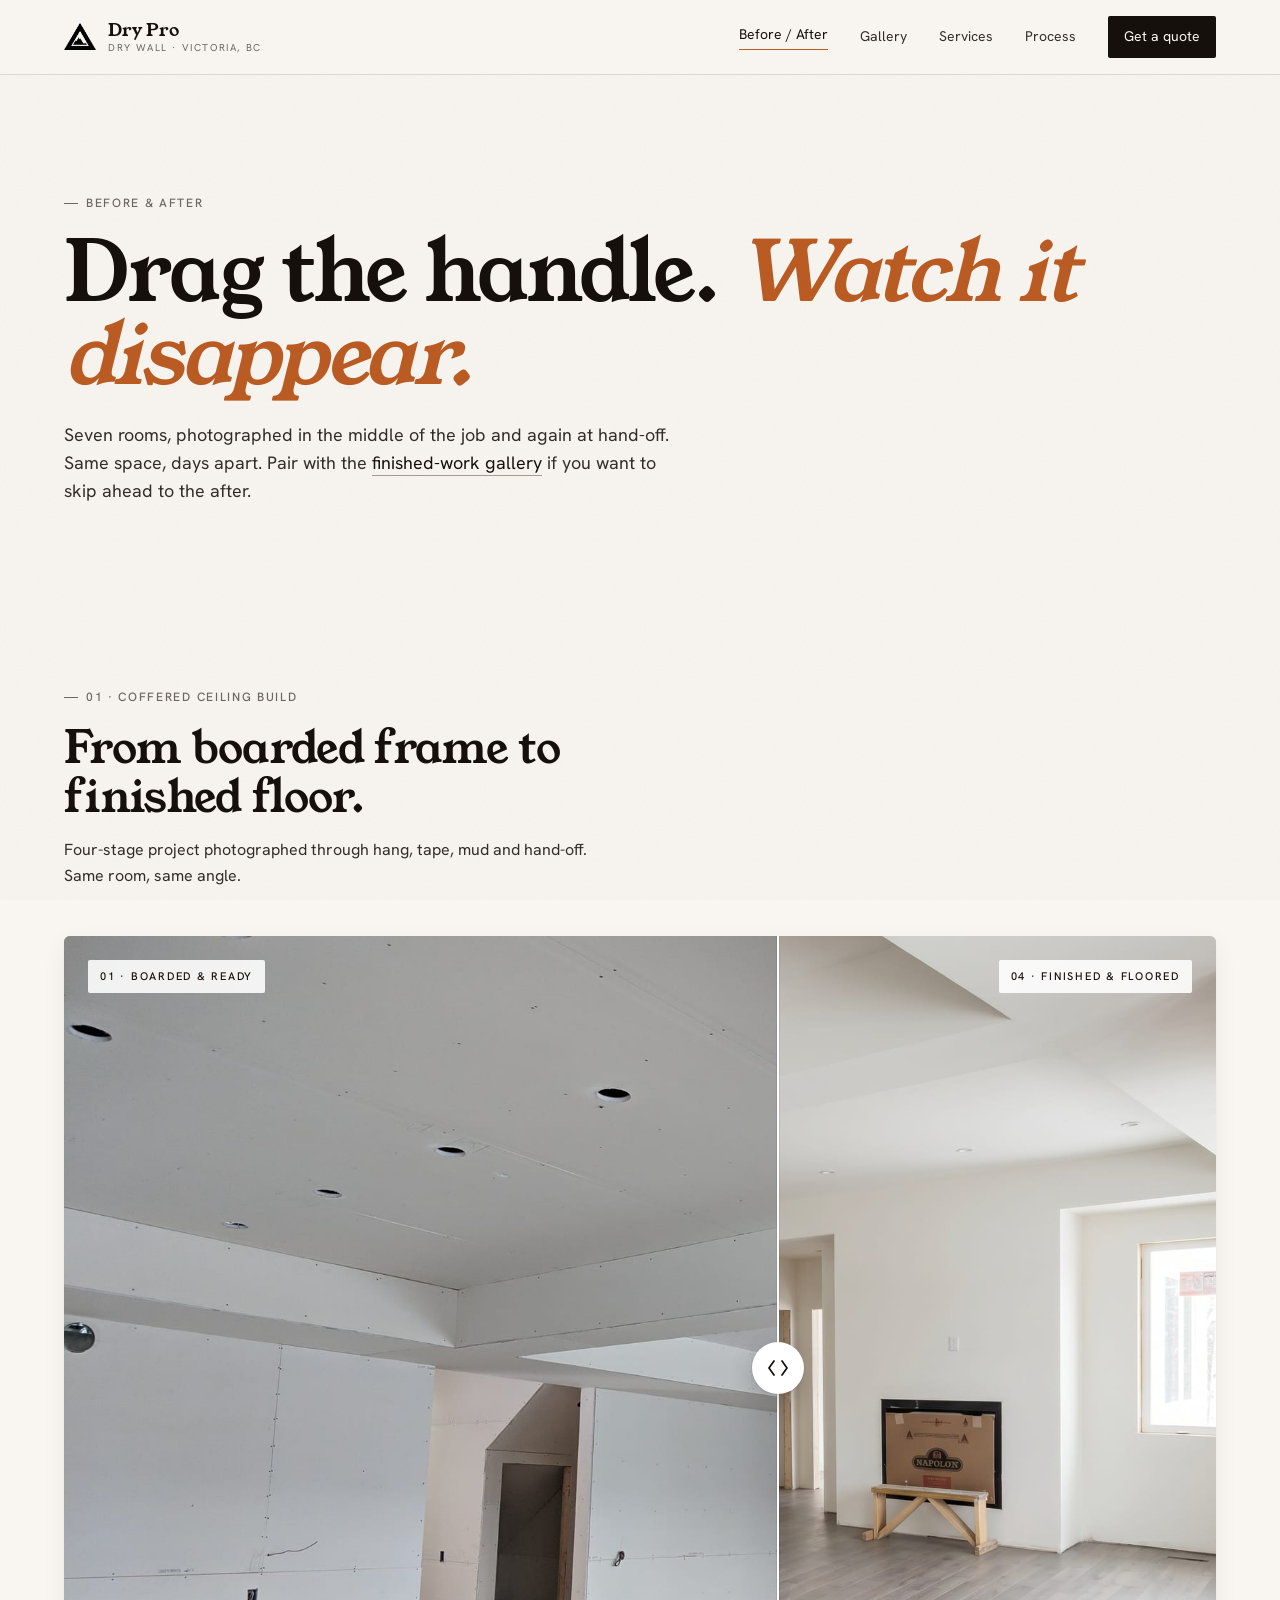
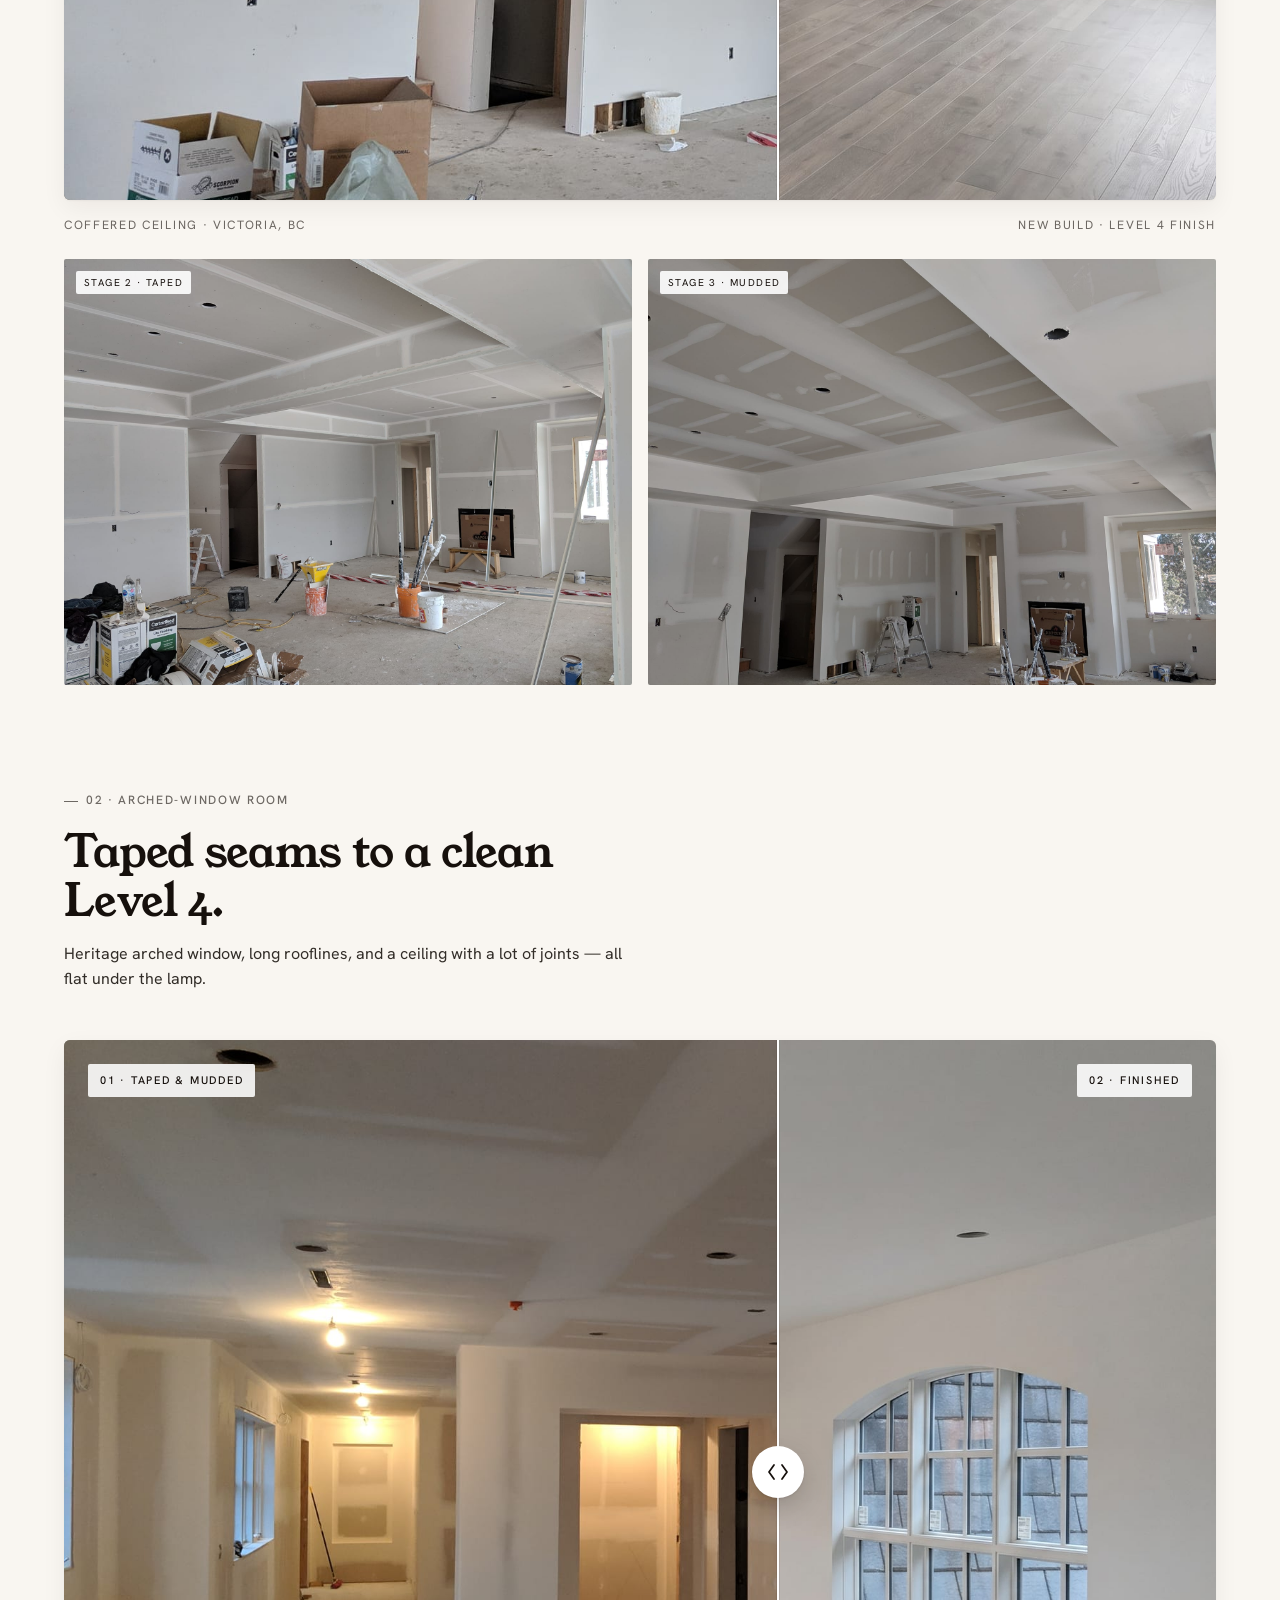
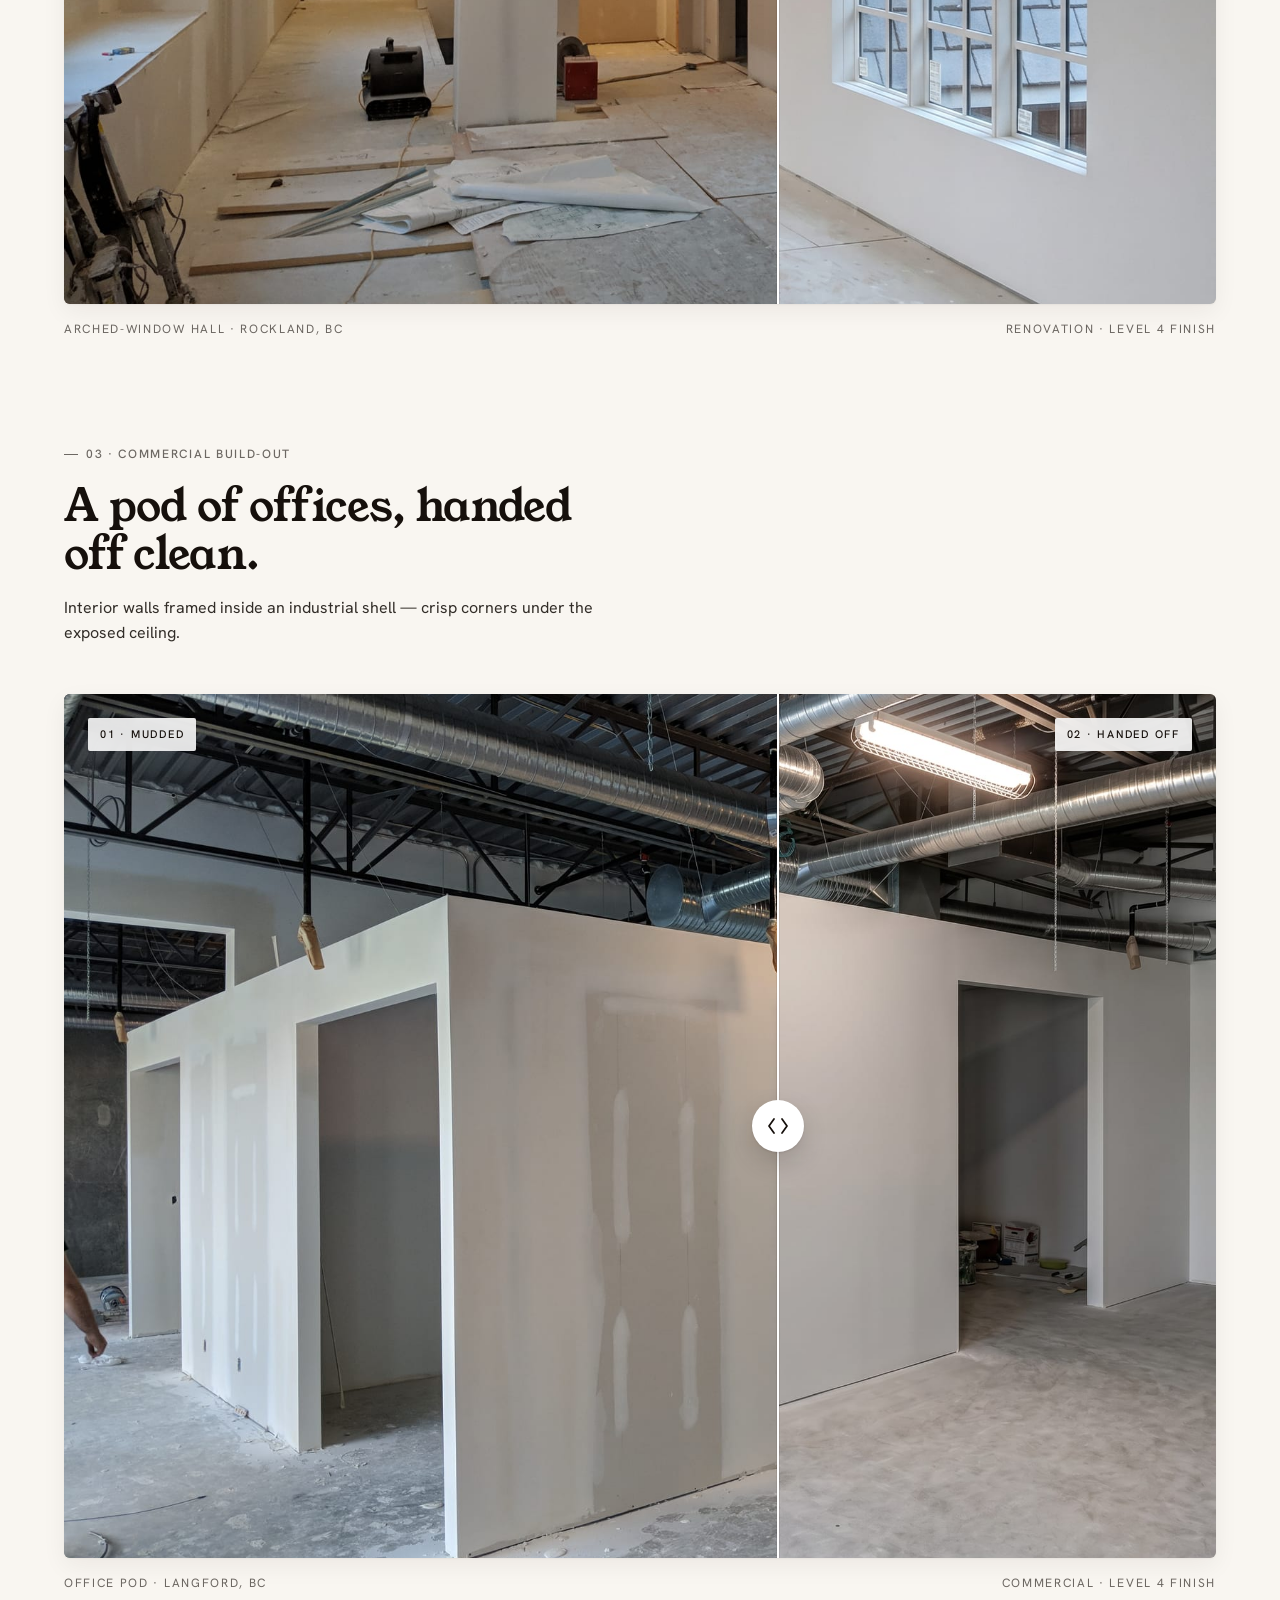
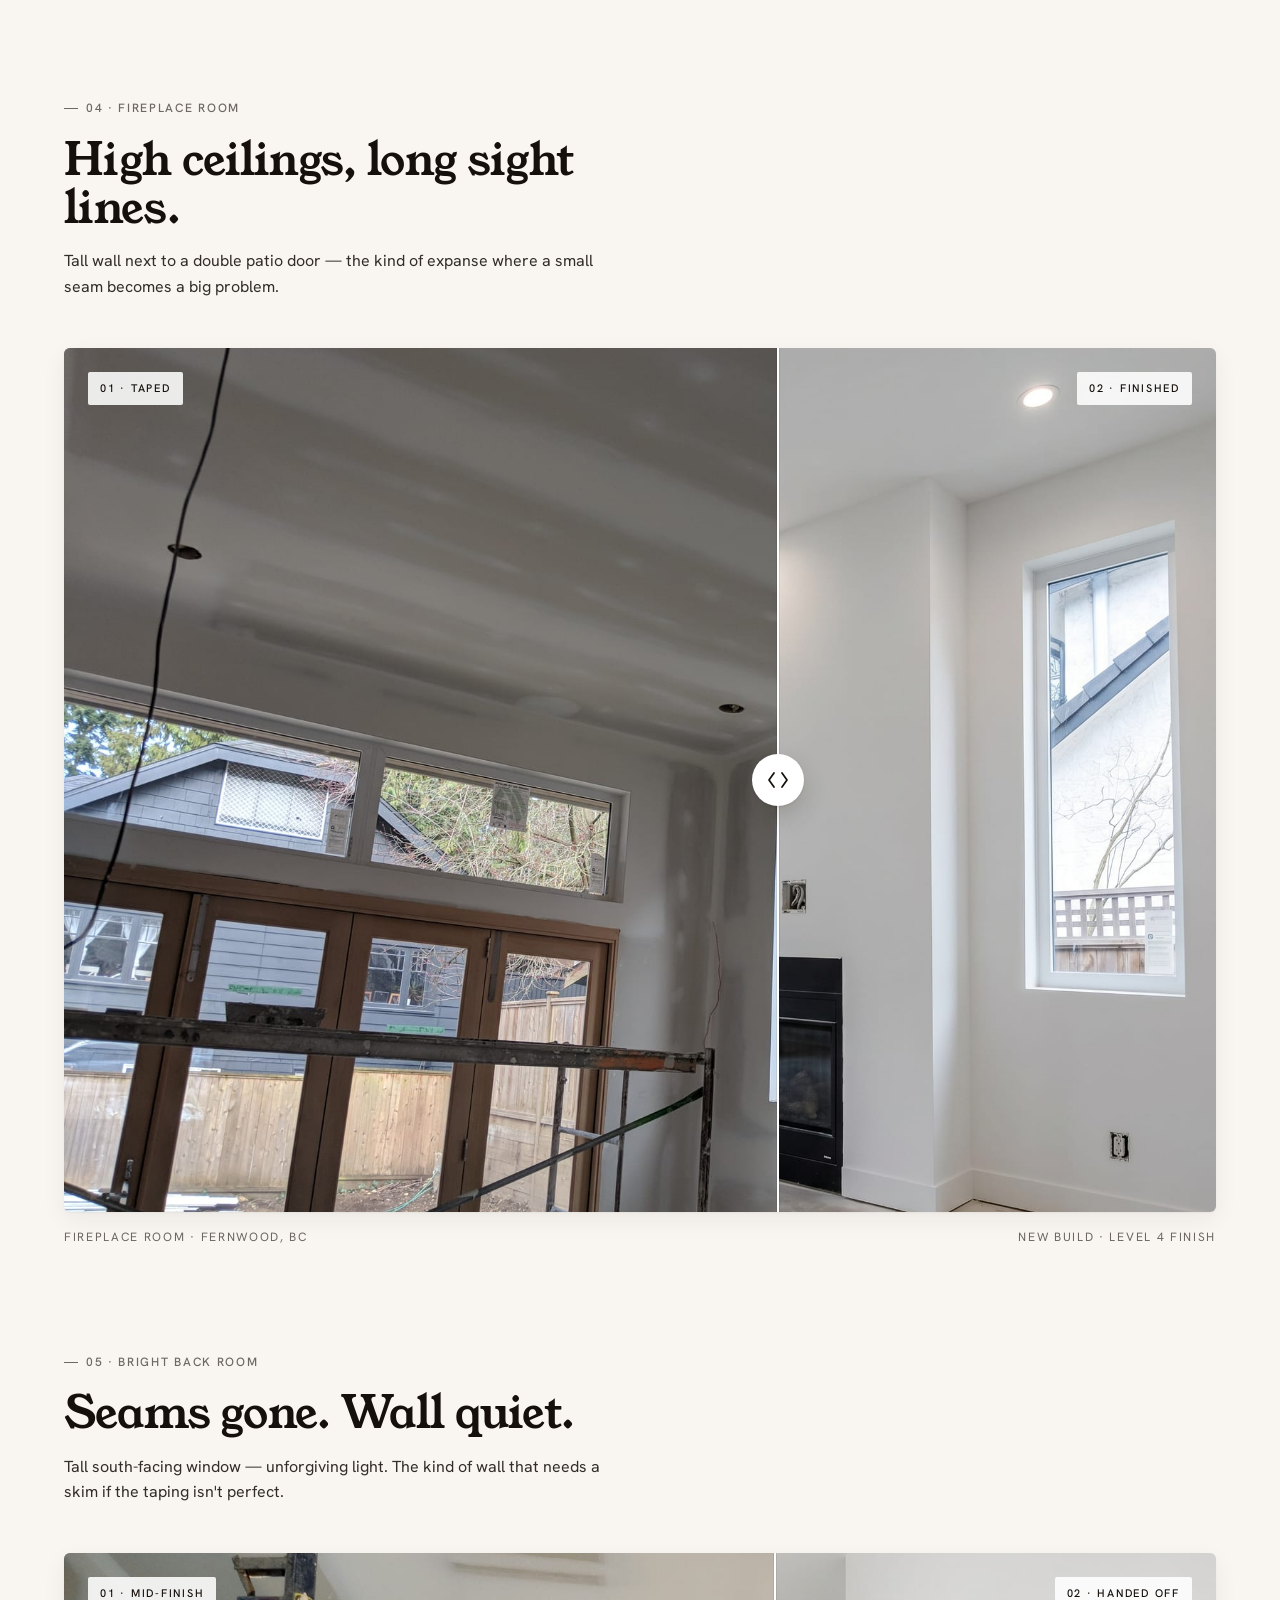
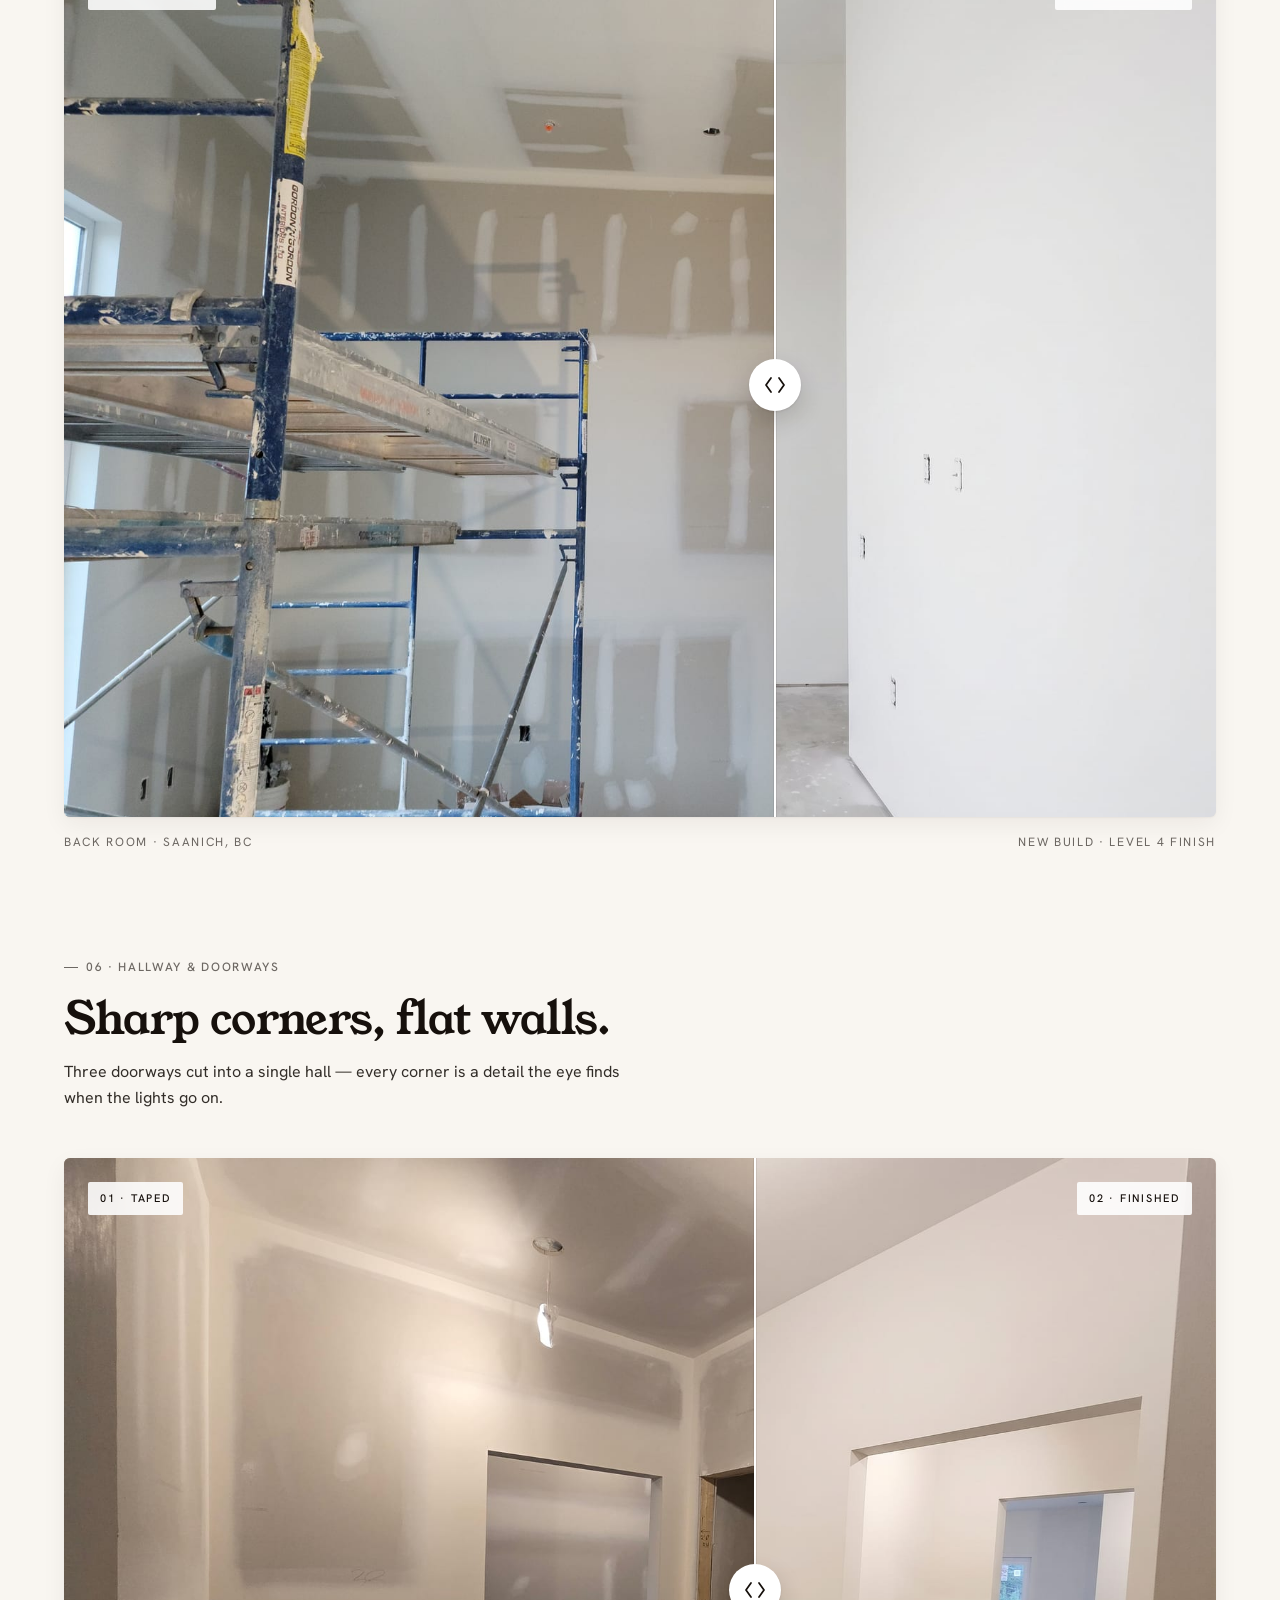
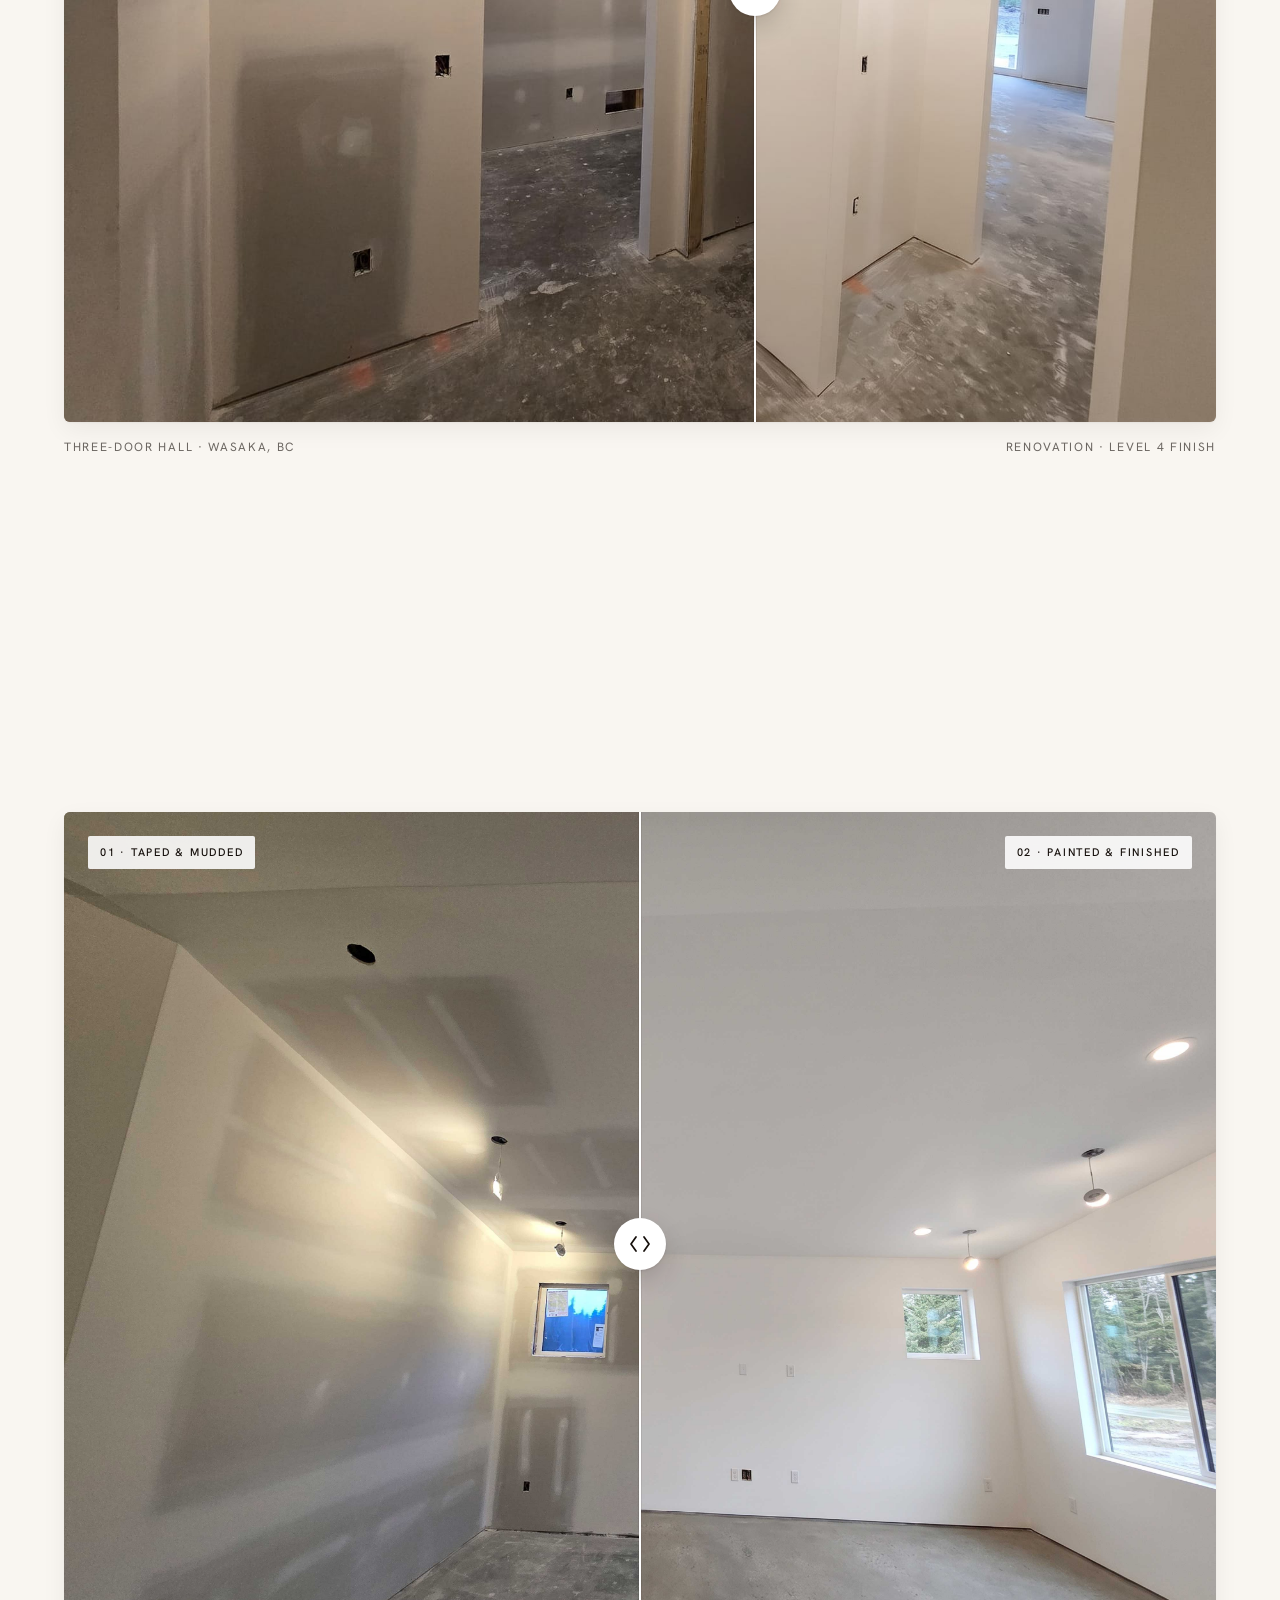
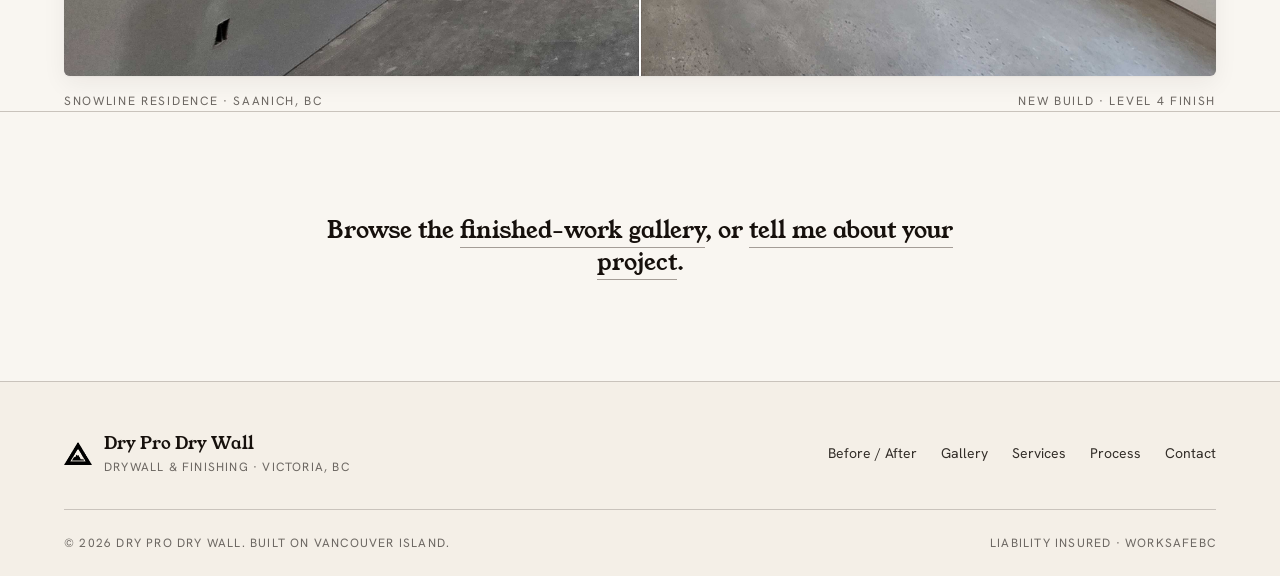
==== before-after.html @ 4571bfd0 "Add gallery page, before/after page, and home-page previews - New /gallery page: 12-tile editorial g" ====
<!doctype html>
<html lang="en">
<head>
  <meta charset="utf-8" />
  <meta name="viewport" content="width=device-width, initial-scale=1" />
  <title>Before &amp; After — Dry Pro Dry Wall, Victoria, BC</title>
  <meta name="description" content="Before-and-after sliders of recent drywall transformations by Dry Pro Dry Wall across Victoria and Vancouver Island." />
  <meta name="theme-color" content="#f6f2ea" />
  <link rel="icon" href="assets/logo.png" type="image/png" />

  <meta property="og:title" content="Before & After — Dry Pro Dry Wall" />
  <meta property="og:description" content="Before-and-after drywall transformations across Victoria and Vancouver Island." />
  <meta property="og:image" content="assets/sliders/4way4.jpg" />
  <meta property="og:type" content="website" />

  <link rel="preconnect" href="https://fonts.googleapis.com" />
  <link rel="preconnect" href="https://fonts.gstatic.com" crossorigin />
  <link href="https://fonts.googleapis.com/css2?family=Young+Serif&family=Hanken+Grotesk:wght@300;400;500;600;700&display=swap" rel="stylesheet" />

  <link rel="stylesheet" href="styles.css" />
</head>
<body>

  <div class="grain" aria-hidden="true"></div>

  <header class="nav">
    <a href="/" class="nav__brand" aria-label="Dry Pro Dry Wall — home">
      <img src="assets/logo.png" alt="" class="nav__mark" />
      <span class="nav__wordmark">
        <span class="nav__name">Dry Pro</span>
        <span class="nav__sub">Dry Wall · Victoria, BC</span>
      </span>
    </a>
    <nav class="nav__links" aria-label="Primary">
      <a href="/before-after" aria-current="page" class="is-current">Before / After</a>
      <a href="/gallery">Gallery</a>
      <a href="/#services">Services</a>
      <a href="/#process">Process</a>
      <a href="/#contact" class="nav__cta">Get a quote</a>
    </nav>
  </header>

  <main id="top">

    <section class="page-head">
      <span class="eyebrow">Before &amp; After</span>
      <h1 class="page-title">Drag the handle. <em>Watch it disappear.</em></h1>
      <p class="page-lede">
        Seven rooms, photographed in the middle of the job and again at hand-off.
        Same space, days apart. Pair with the <a href="/gallery" class="link-ul">finished-work gallery</a>
        if you want to skip ahead to the after.
      </p>
    </section>

    <!-- SLIDER 01 · 4way -->
    <section class="ba-stack">
      <div class="ba-stack__head">
        <span class="eyebrow">01 &middot; Coffered ceiling build</span>
        <h2 class="ba-stack__title">From boarded frame to finished floor.</h2>
        <p class="ba-stack__note">Four-stage project photographed through hang, tape, mud and hand-off. Same room, same angle.</p>
      </div>
      <figure class="ba__frame" aria-label="Coffered ceiling build — before and after">
        <div class="ba__slider">
          <img src="assets/sliders/4way4.jpg" alt="Finished coffered-ceiling room with hardwood floor and clean white walls." class="ba__img ba__img--after" draggable="false" />
          <div class="ba__before" aria-hidden="true">
            <img src="assets/sliders/4way1.jpg" alt="" class="ba__img ba__img--before" draggable="false" />
          </div>
          <span class="ba__tag ba__tag--before">01 · Boarded &amp; ready</span>
          <span class="ba__tag ba__tag--after">04 · Finished &amp; floored</span>
          <div class="ba__handle" role="slider" aria-valuemin="0" aria-valuemax="100" aria-valuenow="50" aria-label="Reveal handle" tabindex="0">
            <div class="ba__handle-line"></div>
            <div class="ba__handle-grip">
              <svg width="22" height="22" viewBox="0 0 22 22" aria-hidden="true">
                <path d="M7 4 L2 11 L7 18 M15 4 L20 11 L15 18" stroke="currentColor" stroke-width="1.75" fill="none" stroke-linecap="round" stroke-linejoin="round"/>
              </svg>
            </div>
          </div>
        </div>
        <figcaption class="ba__cap">
          <span>Coffered ceiling &middot; Victoria, BC</span>
          <span>New build &middot; Level 4 finish</span>
        </figcaption>
      </figure>
      <div class="ba-stack__strip" aria-label="Intermediate stages">
        <figure><img src="assets/sliders/4way2.jpg" alt="Mid-taping: mud lines visible on the ceiling, tools on the floor." loading="lazy" /><figcaption>Stage 2 &middot; Taped</figcaption></figure>
        <figure><img src="assets/sliders/4way3.jpg" alt="Mud coats drying on ceiling and walls, ladder in place." loading="lazy" /><figcaption>Stage 3 &middot; Mudded</figcaption></figure>
      </div>
    </section>

    <!-- SLIDER 02 · mansion -->
    <section class="ba-stack">
      <div class="ba-stack__head">
        <span class="eyebrow">02 &middot; Arched-window room</span>
        <h2 class="ba-stack__title">Taped seams to a clean Level 4.</h2>
        <p class="ba-stack__note">Heritage arched window, long rooflines, and a ceiling with a lot of joints &mdash; all flat under the lamp.</p>
      </div>
      <figure class="ba__frame" aria-label="Arched-window room — before and after">
        <div class="ba__slider">
          <img src="assets/sliders/mansion2.jpg" alt="Finished hallway with arched window and recessed lighting." class="ba__img ba__img--after" draggable="false" />
          <div class="ba__before" aria-hidden="true">
            <img src="assets/sliders/mansion1.jpg" alt="" class="ba__img ba__img--before" draggable="false" />
          </div>
          <span class="ba__tag ba__tag--before">01 · Taped &amp; mudded</span>
          <span class="ba__tag ba__tag--after">02 · Finished</span>
          <div class="ba__handle" role="slider" aria-valuemin="0" aria-valuemax="100" aria-valuenow="50" aria-label="Reveal handle" tabindex="0">
            <div class="ba__handle-line"></div>
            <div class="ba__handle-grip">
              <svg width="22" height="22" viewBox="0 0 22 22" aria-hidden="true">
                <path d="M7 4 L2 11 L7 18 M15 4 L20 11 L15 18" stroke="currentColor" stroke-width="1.75" fill="none" stroke-linecap="round" stroke-linejoin="round"/>
              </svg>
            </div>
          </div>
        </div>
        <figcaption class="ba__cap">
          <span>Arched-window hall &middot; Rockland, BC</span>
          <span>Renovation &middot; Level 4 finish</span>
        </figcaption>
      </figure>
    </section>

    <!-- SLIDER 03 · standalone -->
    <section class="ba-stack">
      <div class="ba-stack__head">
        <span class="eyebrow">03 &middot; Commercial build-out</span>
        <h2 class="ba-stack__title">A pod of offices, handed off clean.</h2>
        <p class="ba-stack__note">Interior walls framed inside an industrial shell &mdash; crisp corners under the exposed ceiling.</p>
      </div>
      <figure class="ba__frame" aria-label="Commercial build-out — before and after">
        <div class="ba__slider">
          <img src="assets/sliders/standalone2.jpg" alt="Finished interior office pod inside a warehouse, clean white walls." class="ba__img ba__img--after" draggable="false" />
          <div class="ba__before" aria-hidden="true">
            <img src="assets/sliders/standalone1.jpg" alt="" class="ba__img ba__img--before" draggable="false" />
          </div>
          <span class="ba__tag ba__tag--before">01 · Mudded</span>
          <span class="ba__tag ba__tag--after">02 · Handed off</span>
          <div class="ba__handle" role="slider" aria-valuemin="0" aria-valuemax="100" aria-valuenow="50" aria-label="Reveal handle" tabindex="0">
            <div class="ba__handle-line"></div>
            <div class="ba__handle-grip">
              <svg width="22" height="22" viewBox="0 0 22 22" aria-hidden="true">
                <path d="M7 4 L2 11 L7 18 M15 4 L20 11 L15 18" stroke="currentColor" stroke-width="1.75" fill="none" stroke-linecap="round" stroke-linejoin="round"/>
              </svg>
            </div>
          </div>
        </div>
        <figcaption class="ba__cap">
          <span>Office pod &middot; Langford, BC</span>
          <span>Commercial &middot; Level 4 finish</span>
        </figcaption>
      </figure>
    </section>

    <!-- SLIDER 04 · vanhouse -->
    <section class="ba-stack">
      <div class="ba-stack__head">
        <span class="eyebrow">04 &middot; Fireplace room</span>
        <h2 class="ba-stack__title">High ceilings, long sight lines.</h2>
        <p class="ba-stack__note">Tall wall next to a double patio door &mdash; the kind of expanse where a small seam becomes a big problem.</p>
      </div>
      <figure class="ba__frame" aria-label="Fireplace room — before and after">
        <div class="ba__slider">
          <img src="assets/sliders/vanhouse-2.jpg" alt="Finished living area with fireplace, floor-to-ceiling windows and patio doors." class="ba__img ba__img--after" draggable="false" />
          <div class="ba__before" aria-hidden="true">
            <img src="assets/sliders/vanhouse-1.jpg" alt="" class="ba__img ba__img--before" draggable="false" />
          </div>
          <span class="ba__tag ba__tag--before">01 · Taped</span>
          <span class="ba__tag ba__tag--after">02 · Finished</span>
          <div class="ba__handle" role="slider" aria-valuemin="0" aria-valuemax="100" aria-valuenow="50" aria-label="Reveal handle" tabindex="0">
            <div class="ba__handle-line"></div>
            <div class="ba__handle-grip">
              <svg width="22" height="22" viewBox="0 0 22 22" aria-hidden="true">
                <path d="M7 4 L2 11 L7 18 M15 4 L20 11 L15 18" stroke="currentColor" stroke-width="1.75" fill="none" stroke-linecap="round" stroke-linejoin="round"/>
              </svg>
            </div>
          </div>
        </div>
        <figcaption class="ba__cap">
          <span>Fireplace room &middot; Fernwood, BC</span>
          <span>New build &middot; Level 4 finish</span>
        </figcaption>
      </figure>
    </section>

    <!-- SLIDER 05 · openvault -->
    <section class="ba-stack">
      <div class="ba-stack__head">
        <span class="eyebrow">05 &middot; Bright back room</span>
        <h2 class="ba-stack__title">Seams gone. Wall quiet.</h2>
        <p class="ba-stack__note">Tall south-facing window &mdash; unforgiving light. The kind of wall that needs a skim if the taping isn't perfect.</p>
      </div>
      <figure class="ba__frame" aria-label="Back room — before and after">
        <div class="ba__slider">
          <img src="assets/sliders/openvault2.jpg" alt="Finished back room with a tall window on the left and concrete floor." class="ba__img ba__img--after" draggable="false" />
          <div class="ba__before" aria-hidden="true">
            <img src="assets/sliders/openvault1.jpg" alt="" class="ba__img ba__img--before" draggable="false" />
          </div>
          <span class="ba__tag ba__tag--before">01 · Mid-finish</span>
          <span class="ba__tag ba__tag--after">02 · Handed off</span>
          <div class="ba__handle" role="slider" aria-valuemin="0" aria-valuemax="100" aria-valuenow="50" aria-label="Reveal handle" tabindex="0">
            <div class="ba__handle-line"></div>
            <div class="ba__handle-grip">
              <svg width="22" height="22" viewBox="0 0 22 22" aria-hidden="true">
                <path d="M7 4 L2 11 L7 18 M15 4 L20 11 L15 18" stroke="currentColor" stroke-width="1.75" fill="none" stroke-linecap="round" stroke-linejoin="round"/>
              </svg>
            </div>
          </div>
        </div>
        <figcaption class="ba__cap">
          <span>Back room &middot; Saanich, BC</span>
          <span>New build &middot; Level 4 finish</span>
        </figcaption>
      </figure>
    </section>

    <!-- SLIDER 06 · wasaka -->
    <section class="ba-stack">
      <div class="ba-stack__head">
        <span class="eyebrow">06 &middot; Hallway &amp; doorways</span>
        <h2 class="ba-stack__title">Sharp corners, flat walls.</h2>
        <p class="ba-stack__note">Three doorways cut into a single hall &mdash; every corner is a detail the eye finds when the lights go on.</p>
      </div>
      <figure class="ba__frame" aria-label="Hallway and doorways — before and after">
        <div class="ba__slider">
          <img src="assets/sliders/wasaka2.jpg" alt="Finished hallway with three doorways opening onto bright rooms." class="ba__img ba__img--after" draggable="false" />
          <div class="ba__before" aria-hidden="true">
            <img src="assets/sliders/wasaka1.jpg" alt="" class="ba__img ba__img--before" draggable="false" />
          </div>
          <span class="ba__tag ba__tag--before">01 · Taped</span>
          <span class="ba__tag ba__tag--after">02 · Finished</span>
          <div class="ba__handle" role="slider" aria-valuemin="0" aria-valuemax="100" aria-valuenow="50" aria-label="Reveal handle" tabindex="0">
            <div class="ba__handle-line"></div>
            <div class="ba__handle-grip">
              <svg width="22" height="22" viewBox="0 0 22 22" aria-hidden="true">
                <path d="M7 4 L2 11 L7 18 M15 4 L20 11 L15 18" stroke="currentColor" stroke-width="1.75" fill="none" stroke-linecap="round" stroke-linejoin="round"/>
              </svg>
            </div>
          </div>
        </div>
        <figcaption class="ba__cap">
          <span>Three-door hall &middot; Wasaka, BC</span>
          <span>Renovation &middot; Level 4 finish</span>
        </figcaption>
      </figure>
    </section>

    <!-- SLIDER 07 · snowline (existing home slider) -->
    <section class="ba-stack">
      <div class="ba-stack__head">
        <span class="eyebrow">07 &middot; Snowline residence</span>
        <h2 class="ba-stack__title">Paint-ready, move-in clean.</h2>
        <p class="ba-stack__note">Same room. Same light. One is freshly taped and mudded &mdash; the other is painted and ready to live in.</p>
      </div>
      <figure class="ba__frame" aria-label="Snowline residence — before and after">
        <div class="ba__slider">
          <img src="assets/painted.jpg" alt="Snowline residence after finishing and paint." class="ba__img ba__img--after" draggable="false" />
          <div class="ba__before" aria-hidden="true">
            <img src="assets/taped.jpg" alt="" class="ba__img ba__img--before" draggable="false" />
          </div>
          <span class="ba__tag ba__tag--before">01 · Taped &amp; mudded</span>
          <span class="ba__tag ba__tag--after">02 · Painted &amp; finished</span>
          <div class="ba__handle" role="slider" aria-valuemin="0" aria-valuemax="100" aria-valuenow="50" aria-label="Reveal handle" tabindex="0">
            <div class="ba__handle-line"></div>
            <div class="ba__handle-grip">
              <svg width="22" height="22" viewBox="0 0 22 22" aria-hidden="true">
                <path d="M7 4 L2 11 L7 18 M15 4 L20 11 L15 18" stroke="currentColor" stroke-width="1.75" fill="none" stroke-linecap="round" stroke-linejoin="round"/>
              </svg>
            </div>
          </div>
        </div>
        <figcaption class="ba__cap">
          <span>Snowline residence &middot; Saanich, BC</span>
          <span>New build &middot; Level 4 finish</span>
        </figcaption>
      </figure>
    </section>

    <section class="page-cta">
      <p>
        Browse the <a href="/gallery" class="link-ul">finished-work gallery</a>,
        or <a href="/#contact" class="link-ul">tell me about your project</a>.
      </p>
    </section>

  </main>

  <footer class="foot">
    <div class="foot__top">
      <div class="foot__brand">
        <img src="assets/logo.png" alt="" class="foot__mark" />
        <div>
          <p class="foot__name">Dry Pro Dry Wall</p>
          <p class="foot__sub">Drywall &amp; finishing · Victoria, BC</p>
        </div>
      </div>
      <div class="foot__links">
        <a href="/#work">Before / After</a>
        <a href="/gallery">Gallery</a>
        <a href="/#services">Services</a>
        <a href="/#process">Process</a>
        <a href="/#contact">Contact</a>
      </div>
    </div>
    <div class="foot__bottom">
      <span>&copy; <span id="year"></span> Dry Pro Dry Wall. Built on Vancouver Island.</span>
      <span>Liability insured · WorkSafeBC</span>
    </div>
  </footer>

  <script src="script.js" defer></script>
</body>
</html>
---- styles.css ----
/* =========================================================
   Dry Pro Dry Wall — Pacific craft editorial
   Type: Young Serif (display) × Hanken Grotesk (body)
   ========================================================= */

:root {
  /* Palette — OKLCH, tinted neutrals toward warm ochre */
  --paper:        oklch(0.975 0.008 82);   /* warm white */
  --paper-2:      oklch(0.955 0.012 80);   /* slightly deeper */
  --cream:        oklch(0.93  0.018 78);   /* card / surface */
  --ink:          oklch(0.18  0.012 60);   /* body text */
  --ink-2:        oklch(0.30  0.012 60);   /* secondary text */
  --ink-3:        oklch(0.52  0.010 60);   /* tertiary */
  --line:         oklch(0.82  0.012 70);   /* hairlines */
  --line-2:       oklch(0.70  0.012 65);
  --clay:         oklch(0.58  0.14  48);   /* accent: burnt clay */
  --clay-deep:    oklch(0.44  0.12  40);
  --forest:       oklch(0.24  0.03 150);   /* dark band */

  /* Spacing — 4pt scale, semantic */
  --s-1: 4px;   --s-2: 8px;   --s-3: 12px;  --s-4: 16px;
  --s-5: 24px;  --s-6: 32px;  --s-7: 48px;  --s-8: 64px;
  --s-9: 96px;  --s-10: 128px; --s-11: 192px;

  /* Type */
  --ff-display: "Young Serif", "Playfair", Georgia, serif;
  --ff-body:    "Hanken Grotesk", ui-sans-serif, system-ui, -apple-system, "Segoe UI", sans-serif;

  /* Radius / shadow */
  --r-sm: 2px;
  --r-md: 6px;
  --shadow-soft: 0 1px 2px oklch(0.2 0.01 60 / 0.04), 0 8px 24px oklch(0.2 0.01 60 / 0.06);

  /* Motion */
  --ease-out: cubic-bezier(0.22, 1, 0.36, 1);
  --ease-quart: cubic-bezier(0.25, 1, 0.5, 1);

  /* Fluid page gutter */
  --gutter: clamp(20px, 5vw, 64px);
  --maxw:   1280px;
}

/* ===== Reset ===== */
*, *::before, *::after { box-sizing: border-box; }
html, body { margin: 0; padding: 0; }
html { scroll-behavior: smooth; -webkit-text-size-adjust: 100%; }
body {
  font-family: var(--ff-body);
  font-weight: 400;
  color: var(--ink);
  background: var(--paper);
  line-height: 1.55;
  -webkit-font-smoothing: antialiased;
  text-rendering: optimizeLegibility;
  font-feature-settings: "ss01", "ss02", "cv11";
  overflow-x: hidden;
}
img { display: block; max-width: 100%; height: auto; }
a { color: inherit; text-decoration: none; }
button { font: inherit; cursor: pointer; border: 0; background: none; color: inherit; }
ul, ol { list-style: none; margin: 0; padding: 0; }
h1, h2, h3, h4 { margin: 0; font-weight: 400; letter-spacing: -0.01em; }
p { margin: 0; }

/* ===== Subtle paper grain ===== */
.grain {
  position: fixed; inset: 0; z-index: 1;
  pointer-events: none;
  opacity: 0.06;
  mix-blend-mode: multiply;
  background-image: url("data:image/svg+xml;utf8,<svg xmlns='http://www.w3.org/2000/svg' width='160' height='160'><filter id='n'><feTurbulence type='fractalNoise' baseFrequency='0.9' numOctaves='2' stitchTiles='stitch'/><feColorMatrix values='0 0 0 0 0.1  0 0 0 0 0.08  0 0 0 0 0.05  0 0 0 0.6 0'/></filter><rect width='100%' height='100%' filter='url(%23n)'/></svg>");
}

/* ===== Shared ===== */
.eyebrow {
  display: inline-block;
  font-size: 12px;
  font-weight: 500;
  letter-spacing: 0.14em;
  text-transform: uppercase;
  color: var(--ink-3);
  padding-left: 22px;
  position: relative;
}
.eyebrow::before {
  content: "";
  position: absolute;
  left: 0; top: 50%;
  width: 14px; height: 1px;
  background: var(--ink-3);
}
.eyebrow--light { color: oklch(0.78 0.01 60); }
.eyebrow--light::before { background: oklch(0.78 0.01 60); }

.section-head { max-width: 760px; padding: 0 var(--gutter); margin: 0 auto; }
.section-head--split {
  max-width: var(--maxw);
  display: grid;
  gap: var(--s-6);
  grid-template-columns: 1fr;
}
@media (min-width: 860px) {
  .section-head--split { grid-template-columns: 1.2fr 1fr; align-items: end; }
}
.section-title {
  font-family: var(--ff-display);
  font-size: clamp(34px, 5.2vw, 60px);
  line-height: 1.02;
  letter-spacing: -0.02em;
  margin-top: var(--s-4);
}
.section-title em {
  font-style: italic;
  color: var(--clay);
  font-family: var(--ff-display);
}
.section-lede {
  color: var(--ink-2);
  font-size: clamp(16px, 1.3vw, 19px);
  max-width: 62ch;
  margin-top: var(--s-5);
  line-height: 1.6;
}

/* ===== Buttons ===== */
.btn {
  display: inline-flex;
  align-items: center;
  gap: var(--s-2);
  padding: 16px 22px;
  font-weight: 500;
  font-size: 15px;
  letter-spacing: 0.01em;
  border-radius: var(--r-sm);
  transition: transform 0.3s var(--ease-out), background 0.3s var(--ease-out), color 0.3s var(--ease-out), box-shadow 0.3s var(--ease-out);
  will-change: transform;
}
.btn--primary {
  background: var(--ink);
  color: var(--paper);
}
.btn--primary:hover {
  background: var(--clay-deep);
  transform: translateY(-1px);
  box-shadow: 0 8px 24px oklch(0.44 0.12 40 / 0.25);
}
.btn--ghost {
  background: transparent;
  color: var(--ink);
  border: 1px solid var(--line-2);
  padding: 14px 20px;
  flex-direction: column;
  align-items: flex-start;
  gap: 2px;
  line-height: 1.2;
}
.btn--ghost .btn__label { font-size: 11px; letter-spacing: 0.12em; text-transform: uppercase; color: var(--ink-3); }
.btn--ghost .btn__value { font-size: 16px; font-weight: 500; }
.btn--ghost:hover { border-color: var(--ink); }
.btn--wide { justify-content: center; padding: 18px 28px; font-size: 16px; }

/* ===== Nav ===== */
.nav {
  position: sticky; top: 0; z-index: 10;
  display: flex; justify-content: space-between; align-items: center;
  padding: var(--s-4) var(--gutter);
  backdrop-filter: blur(14px) saturate(140%);
  -webkit-backdrop-filter: blur(14px) saturate(140%);
  background: oklch(0.975 0.008 82 / 0.72);
  border-bottom: 1px solid oklch(0.82 0.012 70 / 0.6);
}
.nav__brand { display: inline-flex; align-items: center; gap: var(--s-3); }
.nav__mark { width: 32px; height: 32px; object-fit: contain; }
.nav__wordmark { display: flex; flex-direction: column; line-height: 1; }
.nav__name {
  font-family: var(--ff-display);
  font-size: 18px;
  letter-spacing: -0.01em;
}
.nav__sub {
  font-size: 10px;
  letter-spacing: 0.16em;
  text-transform: uppercase;
  color: var(--ink-3);
  margin-top: 4px;
}
.nav__links {
  display: none;
  gap: var(--s-6);
  align-items: center;
  font-size: 14px;
}
.nav__links a { color: var(--ink-2); transition: color 0.2s; }
.nav__links a:hover { color: var(--ink); }
.nav__cta {
  background: var(--ink);
  color: var(--paper) !important;
  padding: 10px 16px;
  border-radius: var(--r-sm);
  transition: background 0.3s var(--ease-out);
}
.nav__cta:hover { background: var(--clay-deep); color: var(--paper) !important; }
@media (min-width: 860px) { .nav__links { display: inline-flex; } }

/* ===== HERO ===== */
.hero {
  position: relative;
  isolation: isolate;
  max-width: var(--maxw);
  margin: 0 auto;
  padding: clamp(60px, 9vw, 140px) var(--gutter) clamp(48px, 7vw, 100px);
  display: grid;
  grid-template-columns: 1fr;
  gap: var(--s-7);
}

/* Drywall texture — warm raking light × orange-peel stipple × fine grain */
.hero::before {
  content: "";
  position: absolute;
  top: 0; bottom: 0;
  left: 50%;
  transform: translateX(-50%);
  width: 100vw;
  z-index: -1;
  background:
    url("data:image/svg+xml;utf8,<svg xmlns='http://www.w3.org/2000/svg' width='180' height='180'><filter id='n'><feTurbulence type='fractalNoise' baseFrequency='0.95' numOctaves='2' stitchTiles='stitch'/><feColorMatrix values='0 0 0 0 0.18  0 0 0 0 0.14  0 0 0 0 0.09  0 0 0 0.34 0'/></filter><rect width='100%' height='100%' filter='url(%23n)'/></svg>"),
    url("data:image/svg+xml;utf8,<svg xmlns='http://www.w3.org/2000/svg' width='520' height='520'><filter id='m'><feTurbulence type='fractalNoise' baseFrequency='0.045' numOctaves='2' seed='8' stitchTiles='stitch'/><feColorMatrix values='0 0 0 0 0.22  0 0 0 0 0.17  0 0 0 0 0.11  0 0 0 0.22 0'/></filter><rect width='100%' height='100%' filter='url(%23m)'/></svg>"),
    radial-gradient(ellipse 120% 95% at 22% 15%,
      oklch(0.99 0.014 84) 0%,
      oklch(0.965 0.02 78) 35%,
      oklch(0.92 0.026 72) 72%,
      oklch(0.86 0.032 64) 100%);
  background-size: 180px 180px, 520px 520px, 100% 100%;
  background-repeat: repeat, repeat, no-repeat;
  pointer-events: none;
}

/* Soft fade where the hero meets the next section */
.hero::after {
  content: "";
  position: absolute;
  left: 50%;
  bottom: 0;
  transform: translateX(-50%);
  width: 100vw;
  height: 160px;
  z-index: -1;
  background: linear-gradient(to bottom, transparent 0%, var(--paper) 88%);
  pointer-events: none;
}
.hero__meta { display: flex; justify-content: space-between; align-items: center; }
.hero__title {
  font-family: var(--ff-display);
  font-size: clamp(64px, 13vw, 188px);
  line-height: 0.9;
  letter-spacing: -0.035em;
  color: var(--ink);
  display: flex;
  flex-direction: column;
}
.hero__line { display: block; }
.hero__line--mid { padding-left: clamp(20px, 6vw, 120px); color: var(--ink-2); }
.hero__line--accent {
  color: var(--clay);
  font-style: italic;
  padding-left: clamp(40px, 12vw, 240px);
}
.hero__lede {
  font-size: clamp(17px, 1.4vw, 22px);
  max-width: 54ch;
  color: var(--ink-2);
  line-height: 1.5;
}
.hero__actions {
  display: flex;
  flex-wrap: wrap;
  gap: var(--s-4);
  align-items: stretch;
}
.hero__stats {
  display: grid;
  grid-template-columns: repeat(3, 1fr);
  gap: var(--s-4);
  border-top: 1px solid var(--line);
  padding-top: var(--s-6);
  margin-top: var(--s-3);
}
.stat { display: flex; flex-direction: column; gap: 6px; }
.stat__num {
  font-family: var(--ff-display);
  font-size: clamp(26px, 3.2vw, 40px);
  line-height: 1;
  letter-spacing: -0.02em;
}
.stat__label {
  font-size: 12px;
  letter-spacing: 0.12em;
  text-transform: uppercase;
  color: var(--ink-3);
}
.hero__scroll {
  position: absolute;
  right: var(--gutter);
  bottom: var(--s-7);
  display: none;
  flex-direction: column;
  align-items: center;
  gap: var(--s-3);
  font-size: 11px;
  letter-spacing: 0.16em;
  text-transform: uppercase;
  color: var(--ink-3);
}
.hero__scroll svg { animation: scrollNudge 2.4s var(--ease-out) infinite; }
@media (min-width: 1080px) { .hero__scroll { display: inline-flex; } }

@keyframes scrollNudge {
  0%, 100% { transform: translateY(0); opacity: 0.65; }
  50%      { transform: translateY(6px); opacity: 1; }
}

/* ===== BEFORE / AFTER ===== */
.ba {
  padding: clamp(40px, 6vw, 80px) 0;
  background: var(--paper);
}
.ba .section-head { text-align: left; padding-bottom: var(--s-7); }
.ba__frame {
  margin: 0 var(--gutter);
  max-width: var(--maxw);
  position: relative;
}
@media (min-width: 1280px) {
  .ba__frame { margin-left: auto; margin-right: auto; }
}
.ba__slider {
  position: relative;
  width: 100%;
  aspect-ratio: 4 / 3;
  overflow: hidden;
  border-radius: var(--r-md);
  user-select: none;
  cursor: ew-resize;
  background: var(--cream);
  box-shadow: var(--shadow-soft);
}
.ba__img {
  position: absolute;
  inset: 0;
  width: 100%;
  height: 100%;
  object-fit: cover;
  -webkit-user-drag: none;
}
.ba__before {
  position: absolute;
  inset: 0;
  width: 50%;
  overflow: hidden;
  will-change: width;
}
.ba__before .ba__img {
  width: 100vw;
  max-width: var(--maxw);
  height: 100%;
}
.ba__tag {
  position: absolute;
  top: var(--s-5);
  font-size: 11px;
  letter-spacing: 0.16em;
  text-transform: uppercase;
  font-weight: 500;
  padding: 8px 12px;
  background: oklch(1 0 0 / 0.88);
  color: var(--ink);
  backdrop-filter: blur(8px);
  border-radius: var(--r-sm);
  z-index: 2;
  pointer-events: none;
}
.ba__tag--before { left: var(--s-5); }
.ba__tag--after  { right: var(--s-5); }
.ba__handle {
  position: absolute;
  top: 0; bottom: 0;
  left: 50%;
  width: 2px;
  transform: translateX(-50%);
  z-index: 3;
  outline: none;
}
.ba__handle-line {
  position: absolute; inset: 0;
  background: oklch(1 0 0);
  box-shadow: 0 0 0 1px oklch(0.2 0.01 60 / 0.08);
}
.ba__handle-grip {
  position: absolute;
  top: 50%;
  left: 50%;
  transform: translate(-50%, -50%);
  width: 52px; height: 52px;
  background: oklch(1 0 0);
  color: var(--ink);
  border-radius: 50%;
  display: flex;
  align-items: center;
  justify-content: center;
  box-shadow: 0 1px 2px oklch(0.2 0.01 60 / 0.1), 0 10px 24px oklch(0.2 0.01 60 / 0.18);
  cursor: ew-resize;
  transition: transform 0.3s var(--ease-out);
}
.ba__handle:hover .ba__handle-grip { transform: translate(-50%, -50%) scale(1.08); }
.ba__handle:focus-visible .ba__handle-grip { box-shadow: 0 0 0 3px var(--clay); }
.ba__cap {
  display: flex;
  justify-content: space-between;
  padding-top: var(--s-4);
  font-size: 12px;
  letter-spacing: 0.14em;
  text-transform: uppercase;
  color: var(--ink-3);
}

/* ===== SERVICES ===== */
.services {
  padding: clamp(80px, 10vw, 160px) var(--gutter);
  max-width: var(--maxw);
  margin: 0 auto;
}
.services .section-head--split { padding: 0; max-width: none; }
.services__grid {
  display: grid;
  grid-template-columns: repeat(auto-fit, minmax(260px, 1fr));
  gap: 1px;
  background: var(--line);
  border: 1px solid var(--line);
  margin-top: var(--s-8);
}
.svc {
  background: var(--paper);
  padding: var(--s-6) var(--s-5);
  display: flex;
  flex-direction: column;
  gap: var(--s-4);
  min-height: 240px;
  transition: background 0.35s var(--ease-out);
}
.svc:hover { background: var(--cream); }
.svc__num {
  font-family: var(--ff-display);
  font-size: 14px;
  color: var(--clay);
  letter-spacing: 0.1em;
}
.svc__title {
  font-family: var(--ff-display);
  font-size: 28px;
  line-height: 1.1;
}
.svc__copy {
  color: var(--ink-2);
  font-size: 15px;
  line-height: 1.6;
  margin-top: auto;
}

/* ===== PROCESS ===== */
.process {
  padding: clamp(80px, 10vw, 160px) var(--gutter);
  max-width: var(--maxw);
  margin: 0 auto;
}
.process__list {
  display: grid;
  grid-template-columns: repeat(auto-fit, minmax(220px, 1fr));
  gap: var(--s-6);
  margin-top: var(--s-8);
  counter-reset: step;
}
.step {
  display: flex;
  flex-direction: column;
  gap: var(--s-3);
  padding-top: var(--s-5);
  border-top: 1px solid var(--ink);
}
.step__num {
  font-family: var(--ff-display);
  font-size: 13px;
  letter-spacing: 0.1em;
  color: var(--ink-3);
}
.step__title {
  font-family: var(--ff-display);
  font-size: clamp(24px, 2.4vw, 32px);
  line-height: 1.1;
  margin-top: var(--s-2);
}
.step__copy {
  color: var(--ink-2);
  font-size: 15px;
  line-height: 1.6;
  margin-top: var(--s-2);
}

/* ===== WHY (dark band) ===== */
.why {
  background: var(--forest);
  color: oklch(0.92 0.01 70);
  padding: clamp(80px, 10vw, 140px) var(--gutter);
  position: relative;
  overflow: hidden;
}
.why::before {
  /* mountain motif watermark — oversized logo */
  content: "";
  position: absolute;
  inset: auto -10% -30% auto;
  width: 60%;
  aspect-ratio: 1 / 1;
  background-image: url("assets/logo.png");
  background-repeat: no-repeat;
  background-position: right bottom;
  background-size: contain;
  opacity: 0.04;
  filter: invert(1);
  pointer-events: none;
}
.why__inner { max-width: var(--maxw); margin: 0 auto; position: relative; }
.why__title {
  font-family: var(--ff-display);
  font-size: clamp(28px, 3.6vw, 46px);
  line-height: 1.15;
  letter-spacing: -0.015em;
  max-width: 28ch;
  margin-top: var(--s-5);
  color: oklch(0.96 0.008 70);
}
.why__grid {
  display: grid;
  grid-template-columns: repeat(auto-fit, minmax(220px, 1fr));
  gap: var(--s-6);
  margin-top: var(--s-8);
}
.why__item {
  padding-top: var(--s-4);
  border-top: 1px solid oklch(0.5 0.02 150 / 0.5);
}
.why__dot {
  display: inline-block;
  width: 6px; height: 6px;
  border-radius: 50%;
  background: var(--clay);
  margin-bottom: var(--s-4);
}
.why__item h3 {
  font-family: var(--ff-display);
  font-size: 22px;
  line-height: 1.2;
}
.why__item p {
  color: oklch(0.78 0.01 70);
  font-size: 15px;
  line-height: 1.6;
  margin-top: var(--s-2);
}

/* ===== ABOUT ===== */
.about {
  padding: clamp(80px, 10vw, 160px) var(--gutter);
  max-width: var(--maxw);
  margin: 0 auto;
  display: grid;
  grid-template-columns: 1fr;
  gap: var(--s-8);
}
@media (min-width: 900px) {
  .about { grid-template-columns: 1fr 1fr; gap: var(--s-9); align-items: center; }
}
.about__media { position: relative; }
.about__media img {
  width: 100%;
  aspect-ratio: 4 / 5;
  object-fit: cover;
  border-radius: var(--r-md);
}
.about__caption {
  display: block;
  margin-top: var(--s-3);
  font-size: 12px;
  letter-spacing: 0.14em;
  text-transform: uppercase;
  color: var(--ink-3);
}
.about__title {
  font-family: var(--ff-display);
  font-size: clamp(30px, 3.6vw, 48px);
  line-height: 1.1;
  letter-spacing: -0.015em;
  margin-top: var(--s-4);
}
.about__copy p {
  color: var(--ink-2);
  font-size: 16px;
  line-height: 1.7;
  margin-top: var(--s-5);
  max-width: 60ch;
}
.about__sign {
  font-family: var(--ff-display);
  font-style: italic;
  font-size: 18px;
  color: var(--ink);
  margin-top: var(--s-5);
}

/* ===== QUOTES ===== */
.quotes {
  padding: clamp(80px, 10vw, 140px) var(--gutter);
  max-width: var(--maxw);
  margin: 0 auto;
}
.quotes__grid {
  display: grid;
  grid-template-columns: repeat(auto-fit, minmax(280px, 1fr));
  gap: var(--s-6);
  margin-top: var(--s-8);
}
.quote {
  padding: var(--s-6);
  background: var(--cream);
  border-radius: var(--r-md);
  display: flex;
  flex-direction: column;
  gap: var(--s-5);
  position: relative;
  margin: 0;
}
.quote::before {
  content: "\201C";
  position: absolute;
  top: 8px; left: 18px;
  font-family: var(--ff-display);
  font-size: 60px;
  line-height: 1;
  color: var(--clay);
  opacity: 0.4;
}
.quote blockquote { margin: 0; padding-top: var(--s-4); }
.quote blockquote p {
  font-family: var(--ff-display);
  font-size: 18px;
  line-height: 1.45;
  color: var(--ink);
}
.quote figcaption {
  display: flex;
  flex-direction: column;
  gap: 2px;
  padding-top: var(--s-4);
  border-top: 1px solid var(--line);
  margin-top: auto;
}
.quote__name { font-size: 14px; font-weight: 500; }
.quote__role { font-size: 12px; letter-spacing: 0.1em; text-transform: uppercase; color: var(--ink-3); }

/* ===== FAQ ===== */
.faq {
  padding: clamp(80px, 10vw, 140px) var(--gutter);
  max-width: var(--maxw);
  margin: 0 auto;
}
.faq__list {
  margin-top: var(--s-8);
  border-top: 1px solid var(--line);
}
.faq__item { border-bottom: 1px solid var(--line); }
.faq__item summary {
  list-style: none;
  cursor: pointer;
  padding: var(--s-5) 0;
  display: flex;
  justify-content: space-between;
  align-items: center;
  gap: var(--s-4);
  font-family: var(--ff-display);
  font-size: clamp(20px, 2vw, 26px);
  line-height: 1.25;
  transition: color 0.2s;
}
.faq__item summary::-webkit-details-marker { display: none; }
.faq__item summary:hover { color: var(--clay-deep); }
.faq__plus {
  position: relative;
  width: 16px; height: 16px;
  flex-shrink: 0;
}
.faq__plus::before, .faq__plus::after {
  content: "";
  position: absolute;
  background: currentColor;
  transition: transform 0.3s var(--ease-out);
}
.faq__plus::before { top: 50%; left: 0; right: 0; height: 1px; transform: translateY(-0.5px); }
.faq__plus::after  { left: 50%; top: 0; bottom: 0; width: 1px; transform: translateX(-0.5px); }
.faq__item details[open] .faq__plus::after { transform: translateX(-0.5px) rotate(90deg); }
.faq__body {
  padding: 0 0 var(--s-6);
  max-width: 70ch;
}
.faq__body p { color: var(--ink-2); font-size: 16px; line-height: 1.65; }

/* ===== CONTACT ===== */
.contact {
  background: var(--forest);
  color: oklch(0.92 0.01 70);
  padding: clamp(80px, 10vw, 160px) var(--gutter);
  display: grid;
  grid-template-columns: 1fr;
  gap: var(--s-9);
}
@media (min-width: 960px) {
  .contact { grid-template-columns: 1fr 1fr; gap: var(--s-10); }
}
.contact__title {
  font-family: var(--ff-display);
  font-size: clamp(34px, 4.4vw, 60px);
  line-height: 1.02;
  letter-spacing: -0.02em;
  color: oklch(0.96 0.008 70);
  margin-top: var(--s-4);
}
.contact__lede {
  color: oklch(0.78 0.01 70);
  font-size: 17px;
  line-height: 1.6;
  margin-top: var(--s-5);
  max-width: 54ch;
}
.contact__lines {
  margin-top: var(--s-7);
  display: grid;
  gap: var(--s-4);
}
.contact__line {
  display: flex;
  flex-direction: column;
  gap: 4px;
  padding: var(--s-4) 0;
  border-top: 1px solid oklch(0.5 0.02 150 / 0.5);
  transition: color 0.2s;
}
a.contact__line:hover { color: var(--clay); }
.contact__label { font-size: 11px; letter-spacing: 0.16em; text-transform: uppercase; color: oklch(0.65 0.02 70); }
.contact__value {
  font-family: var(--ff-display);
  font-size: 22px;
  letter-spacing: -0.005em;
}

/* Form */
.form {
  display: flex;
  flex-direction: column;
  gap: var(--s-4);
}
.form__row { display: grid; grid-template-columns: 1fr; gap: var(--s-4); }
@media (min-width: 560px) { .form__row { grid-template-columns: 1fr 1fr; } }
.field { display: flex; flex-direction: column; gap: var(--s-2); }
.field__label {
  font-size: 11px;
  letter-spacing: 0.16em;
  text-transform: uppercase;
  color: oklch(0.72 0.02 70);
}
.field input, .field textarea {
  font: inherit;
  color: oklch(0.96 0.008 70);
  background: transparent;
  border: 0;
  border-bottom: 1px solid oklch(0.5 0.02 150 / 0.6);
  padding: var(--s-3) 0;
  font-size: 16px;
  transition: border-color 0.25s var(--ease-out);
  resize: vertical;
  font-family: inherit;
}
.field input:focus, .field textarea:focus {
  outline: none;
  border-bottom-color: var(--clay);
}
.field input::placeholder, .field textarea::placeholder { color: oklch(0.55 0.02 70); }
.form__foot {
  margin-top: var(--s-5);
  display: flex;
  flex-direction: column;
  gap: var(--s-4);
}
@media (min-width: 560px) {
  .form__foot { flex-direction: row; align-items: center; justify-content: space-between; }
}
.form__fine {
  font-size: 12px;
  color: oklch(0.68 0.02 70);
  letter-spacing: 0.02em;
}
.form__thanks {
  font-family: var(--ff-display);
  font-size: 18px;
  color: var(--clay);
  padding: var(--s-5) 0;
}

/* ===== FOOTER ===== */
.foot {
  padding: var(--s-7) var(--gutter) var(--s-5);
  background: var(--paper-2);
  border-top: 1px solid var(--line);
  display: flex;
  flex-direction: column;
  gap: var(--s-6);
}
.foot__top {
  display: flex;
  justify-content: space-between;
  align-items: center;
  gap: var(--s-5);
  flex-wrap: wrap;
}
.foot__brand { display: flex; align-items: center; gap: var(--s-3); }
.foot__mark { width: 28px; height: 28px; object-fit: contain; }
.foot__name { font-family: var(--ff-display); font-size: 17px; }
.foot__sub  { font-size: 12px; letter-spacing: 0.1em; text-transform: uppercase; color: var(--ink-3); margin-top: 2px; }
.foot__links {
  display: flex;
  gap: var(--s-5);
  font-size: 14px;
  flex-wrap: wrap;
}
.foot__links a { color: var(--ink-2); transition: color 0.2s; }
.foot__links a:hover { color: var(--clay-deep); }
.foot__bottom {
  display: flex;
  justify-content: space-between;
  font-size: 12px;
  letter-spacing: 0.1em;
  text-transform: uppercase;
  color: var(--ink-3);
  padding-top: var(--s-5);
  border-top: 1px solid var(--line);
  flex-wrap: wrap;
  gap: var(--s-3);
}

/* ===== Entrance animations ===== */
@media (prefers-reduced-motion: no-preference) {
  .reveal {
    opacity: 0;
    transform: translateY(16px);
    transition: opacity 0.9s var(--ease-quart), transform 0.9s var(--ease-quart);
  }
  .reveal.is-visible {
    opacity: 1;
    transform: translateY(0);
  }
  .hero__line {
    animation: heroIn 0.9s var(--ease-quart) both;
  }
  .hero__line:nth-child(1) { animation-delay: 0.1s; }
  .hero__line:nth-child(2) { animation-delay: 0.22s; }
  .hero__line:nth-child(3) { animation-delay: 0.34s; }
}
@keyframes heroIn {
  from { opacity: 0; transform: translateY(18px); }
  to   { opacity: 1; transform: translateY(0); }
}

/* ===== Reduced motion ===== */
@media (prefers-reduced-motion: reduce) {
  *, *::before, *::after {
    animation-duration: 0.001ms !important;
    transition-duration: 0.001ms !important;
  }
}

/* ===== Focus styles ===== */
:focus-visible {
  outline: 2px solid var(--clay);
  outline-offset: 3px;
  border-radius: 2px;
}

/* ===== Shared link (editorial underline) ===== */
.link-ul {
  color: var(--ink);
  border-bottom: 1px solid var(--line-2);
  padding-bottom: 1px;
  transition: color 0.2s, border-color 0.2s;
}
.link-ul:hover { color: var(--clay-deep); border-bottom-color: var(--clay); }
.why .link-ul, .contact .link-ul { color: oklch(0.96 0.008 70); border-bottom-color: oklch(0.5 0.02 150 / 0.6); }
.why .link-ul:hover, .contact .link-ul:hover { color: var(--clay); border-bottom-color: var(--clay); }

/* Nav current-page indicator */
.nav__links a.is-current { color: var(--ink); }
.nav__links a.is-current::after {
  content: "";
  display: block;
  height: 1px;
  background: var(--clay);
  margin-top: 4px;
}

/* ===== Home: second before/after slider + "see more" link ===== */
.ba__frame--second { margin-top: var(--s-8); }
.ba__more {
  text-align: right;
  margin: var(--s-6) var(--gutter) 0;
  max-width: var(--maxw);
  font-size: 14px;
  letter-spacing: 0.02em;
}
@media (min-width: 1280px) { .ba__more { margin-left: auto; margin-right: auto; } }

/* ===== Home: Recent Work preview ===== */
.recent {
  padding: clamp(80px, 10vw, 160px) var(--gutter);
  max-width: var(--maxw);
  margin: 0 auto;
}
.recent .section-head--split { padding: 0; max-width: none; }
.recent__grid {
  display: grid;
  grid-template-columns: 1fr;
  grid-auto-rows: minmax(260px, auto);
  gap: var(--s-4);
  margin-top: var(--s-8);
}
@media (min-width: 720px) {
  .recent__grid {
    grid-template-columns: repeat(3, 1fr);
    grid-auto-rows: minmax(300px, 1fr);
  }
  .recent__tile--wide { grid-column: span 3; grid-row: span 1; }
}
@media (min-width: 1100px) {
  .recent__grid {
    grid-template-columns: repeat(4, 1fr);
    grid-template-rows: repeat(2, minmax(260px, 1fr));
  }
  .recent__tile--wide { grid-column: span 2; grid-row: span 2; }
}
.recent__tile {
  position: relative;
  overflow: hidden;
  border-radius: var(--r-md);
  background: var(--cream);
  box-shadow: var(--shadow-soft);
  margin: 0;
}
.recent__tile img {
  width: 100%;
  height: 100%;
  object-fit: cover;
  transition: transform 0.7s var(--ease-out);
}
.recent__tile:hover img { transform: scale(1.04); }
.recent__tile figcaption {
  position: absolute;
  left: 0; right: 0; bottom: 0;
  padding: var(--s-5) var(--s-5);
  padding-top: var(--s-8);
  color: oklch(1 0 0);
  font-size: 12px;
  letter-spacing: 0.12em;
  text-transform: uppercase;
  background: linear-gradient(to top, oklch(0.15 0.01 60 / 0.78) 0%, transparent 100%);
  pointer-events: none;
}
.recent__more {
  margin-top: var(--s-6);
  text-align: right;
  font-size: 14px;
  letter-spacing: 0.02em;
}

/* ===== Page head (for gallery + before-after pages) ===== */
.page-head {
  padding: clamp(60px, 9vw, 120px) var(--gutter) clamp(40px, 6vw, 80px);
  max-width: var(--maxw);
  margin: 0 auto;
}
.page-title {
  font-family: var(--ff-display);
  font-size: clamp(40px, 6.5vw, 84px);
  line-height: 1;
  letter-spacing: -0.025em;
  margin-top: var(--s-4);
}
.page-title em { font-style: italic; color: var(--clay); }
.page-lede {
  color: var(--ink-2);
  font-size: clamp(17px, 1.4vw, 20px);
  line-height: 1.55;
  max-width: 62ch;
  margin-top: var(--s-5);
}
.page-cta {
  padding: clamp(60px, 8vw, 120px) var(--gutter);
  max-width: var(--maxw);
  margin: 0 auto;
  border-top: 1px solid var(--line);
  text-align: center;
}
.page-cta p {
  font-family: var(--ff-display);
  font-size: clamp(18px, 1.8vw, 24px);
  color: var(--ink);
  max-width: 48ch;
  margin: 0 auto;
  line-height: 1.4;
}

/* ===== Gallery page grid ===== */
.gallery {
  padding: 0 var(--gutter) clamp(60px, 8vw, 120px);
  max-width: var(--maxw);
  margin: 0 auto;
  display: grid;
  grid-template-columns: 1fr;
  gap: var(--s-4);
}
@media (min-width: 700px) {
  .gallery {
    grid-template-columns: repeat(2, 1fr);
    gap: var(--s-5);
  }
}
@media (min-width: 1100px) {
  .gallery {
    grid-template-columns: repeat(3, 1fr);
    grid-auto-flow: dense;
  }
  .gallery__tile--wide { grid-column: span 2; }
  .gallery__tile--tall { grid-row: span 2; }
}
.gallery__tile {
  position: relative;
  overflow: hidden;
  border-radius: var(--r-md);
  background: var(--cream);
  box-shadow: var(--shadow-soft);
  aspect-ratio: 4 / 3;
  margin: 0;
}
.gallery__tile--tall { aspect-ratio: 3 / 4; }
@media (min-width: 1100px) {
  .gallery__tile--tall { aspect-ratio: auto; }
}
.gallery__tile img {
  width: 100%;
  height: 100%;
  object-fit: cover;
  transition: transform 0.9s var(--ease-out);
}
.gallery__tile:hover img { transform: scale(1.04); }
.gallery__tile figcaption {
  position: absolute;
  left: 0; right: 0; bottom: 0;
  padding: var(--s-5);
  padding-top: var(--s-8);
  color: oklch(1 0 0);
  font-size: 11px;
  letter-spacing: 0.14em;
  text-transform: uppercase;
  background: linear-gradient(to top, oklch(0.15 0.01 60 / 0.82) 0%, transparent 100%);
  pointer-events: none;
}

/* ===== Before/After page — stacked sliders ===== */
.ba-stack {
  padding: clamp(60px, 8vw, 120px) var(--gutter) 0;
  max-width: var(--maxw);
  margin: 0 auto;
}
.ba-stack__head { max-width: 64ch; margin-bottom: var(--s-7); }
.ba-stack__title {
  font-family: var(--ff-display);
  font-size: clamp(28px, 3.6vw, 44px);
  line-height: 1.1;
  letter-spacing: -0.015em;
  margin-top: var(--s-4);
}
.ba-stack__note {
  color: var(--ink-2);
  font-size: 16px;
  line-height: 1.6;
  margin-top: var(--s-4);
  max-width: 62ch;
}
.ba-stack .ba__frame { margin: 0; }

/* Intermediate-stage strip (only used for 4-stage project) */
.ba-stack__strip {
  margin-top: var(--s-5);
  display: grid;
  grid-template-columns: 1fr 1fr;
  gap: var(--s-4);
}
.ba-stack__strip figure {
  margin: 0;
  position: relative;
  overflow: hidden;
  border-radius: var(--r-sm);
  aspect-ratio: 4 / 3;
}
.ba-stack__strip img {
  width: 100%; height: 100%;
  object-fit: cover;
  filter: saturate(0.9);
}
.ba-stack__strip figcaption {
  position: absolute;
  top: var(--s-3);
  left: var(--s-3);
  font-size: 10px;
  letter-spacing: 0.14em;
  text-transform: uppercase;
  color: var(--ink);
  background: oklch(1 0 0 / 0.9);
  padding: 4px 8px;
  border-radius: var(--r-sm);
}
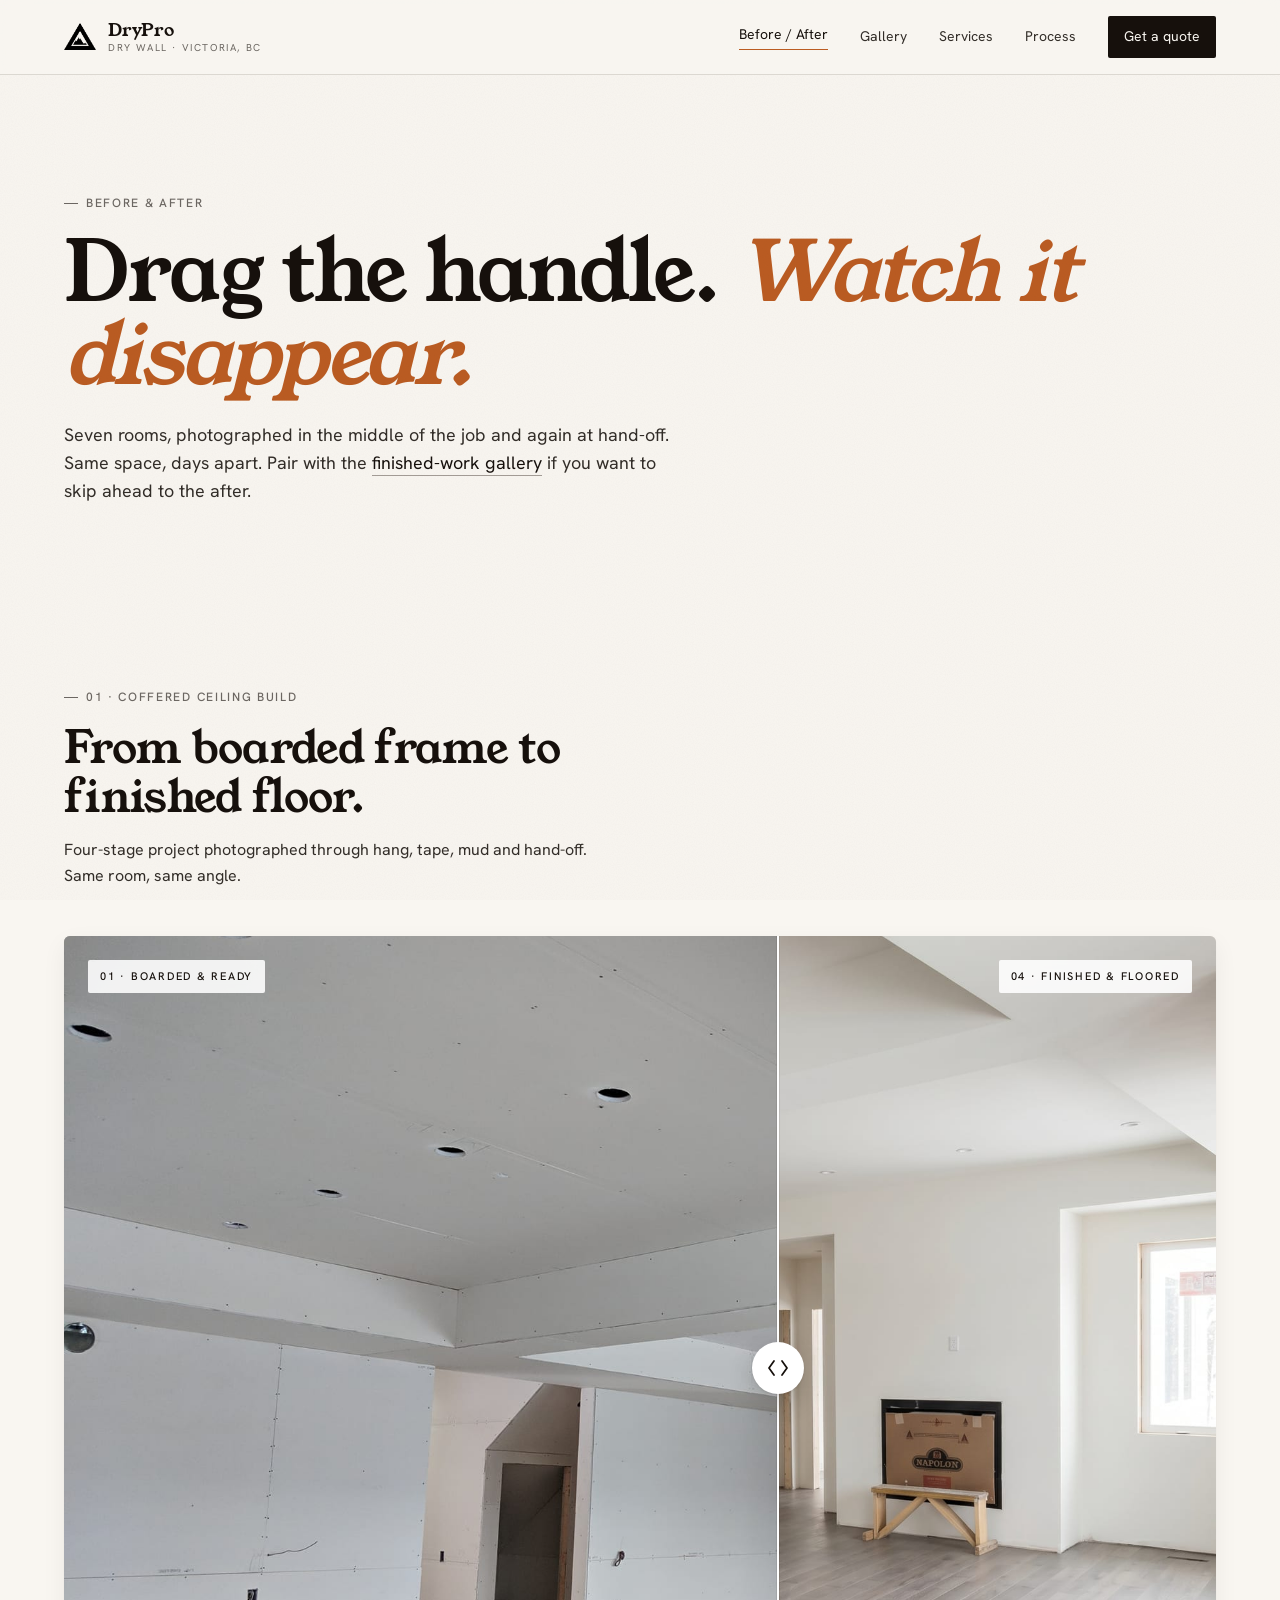
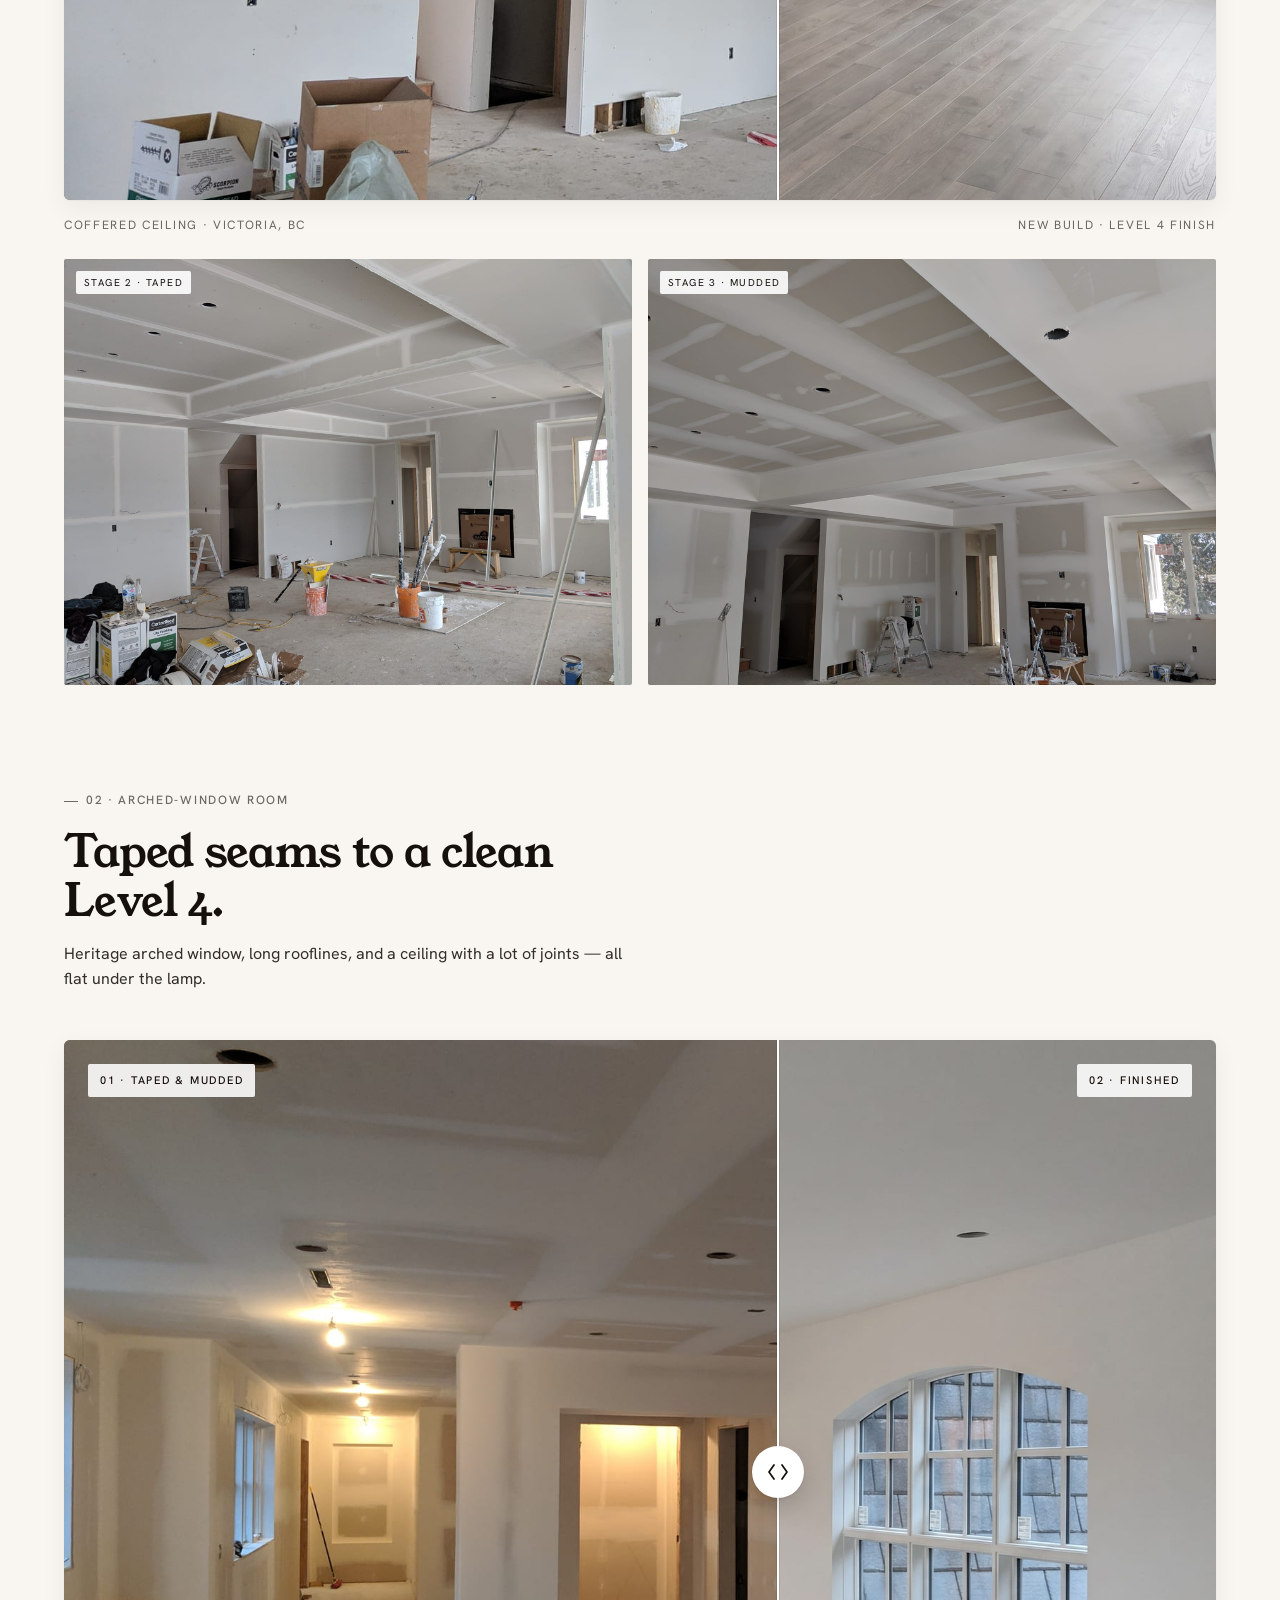
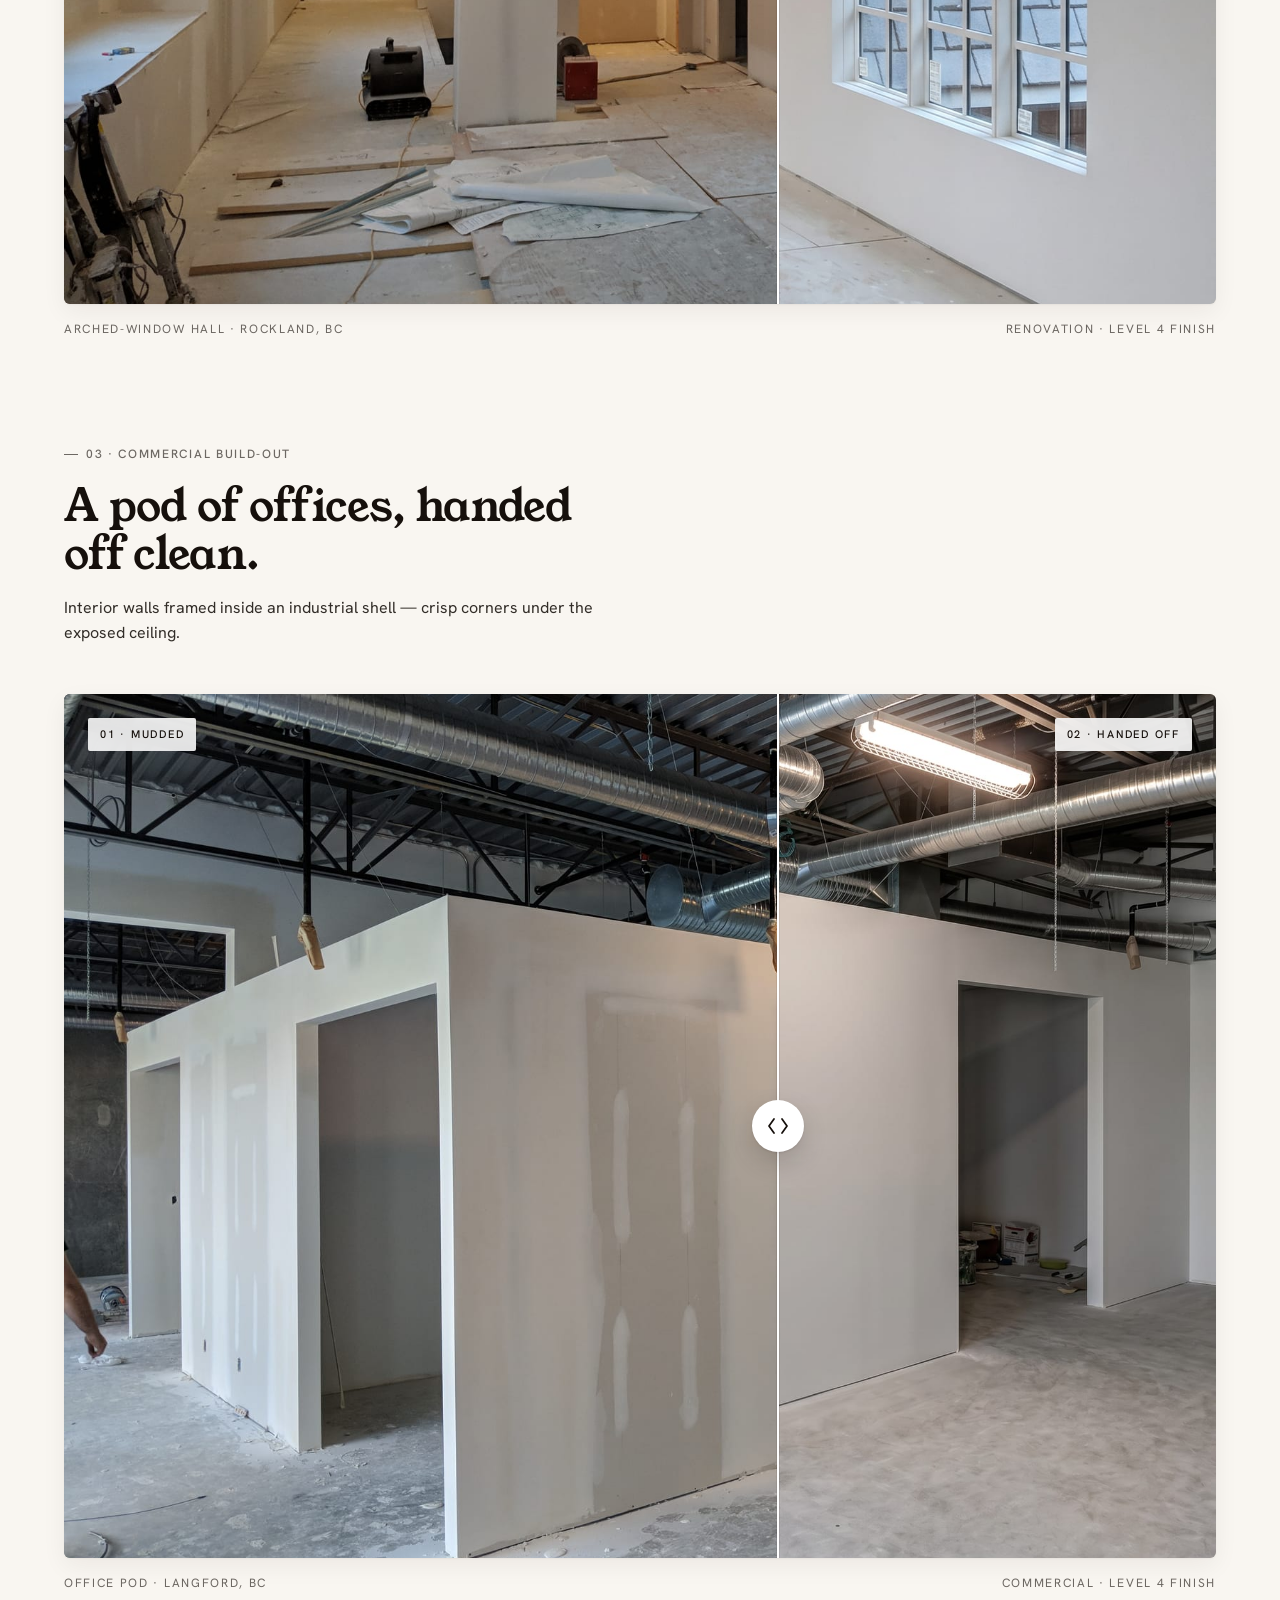
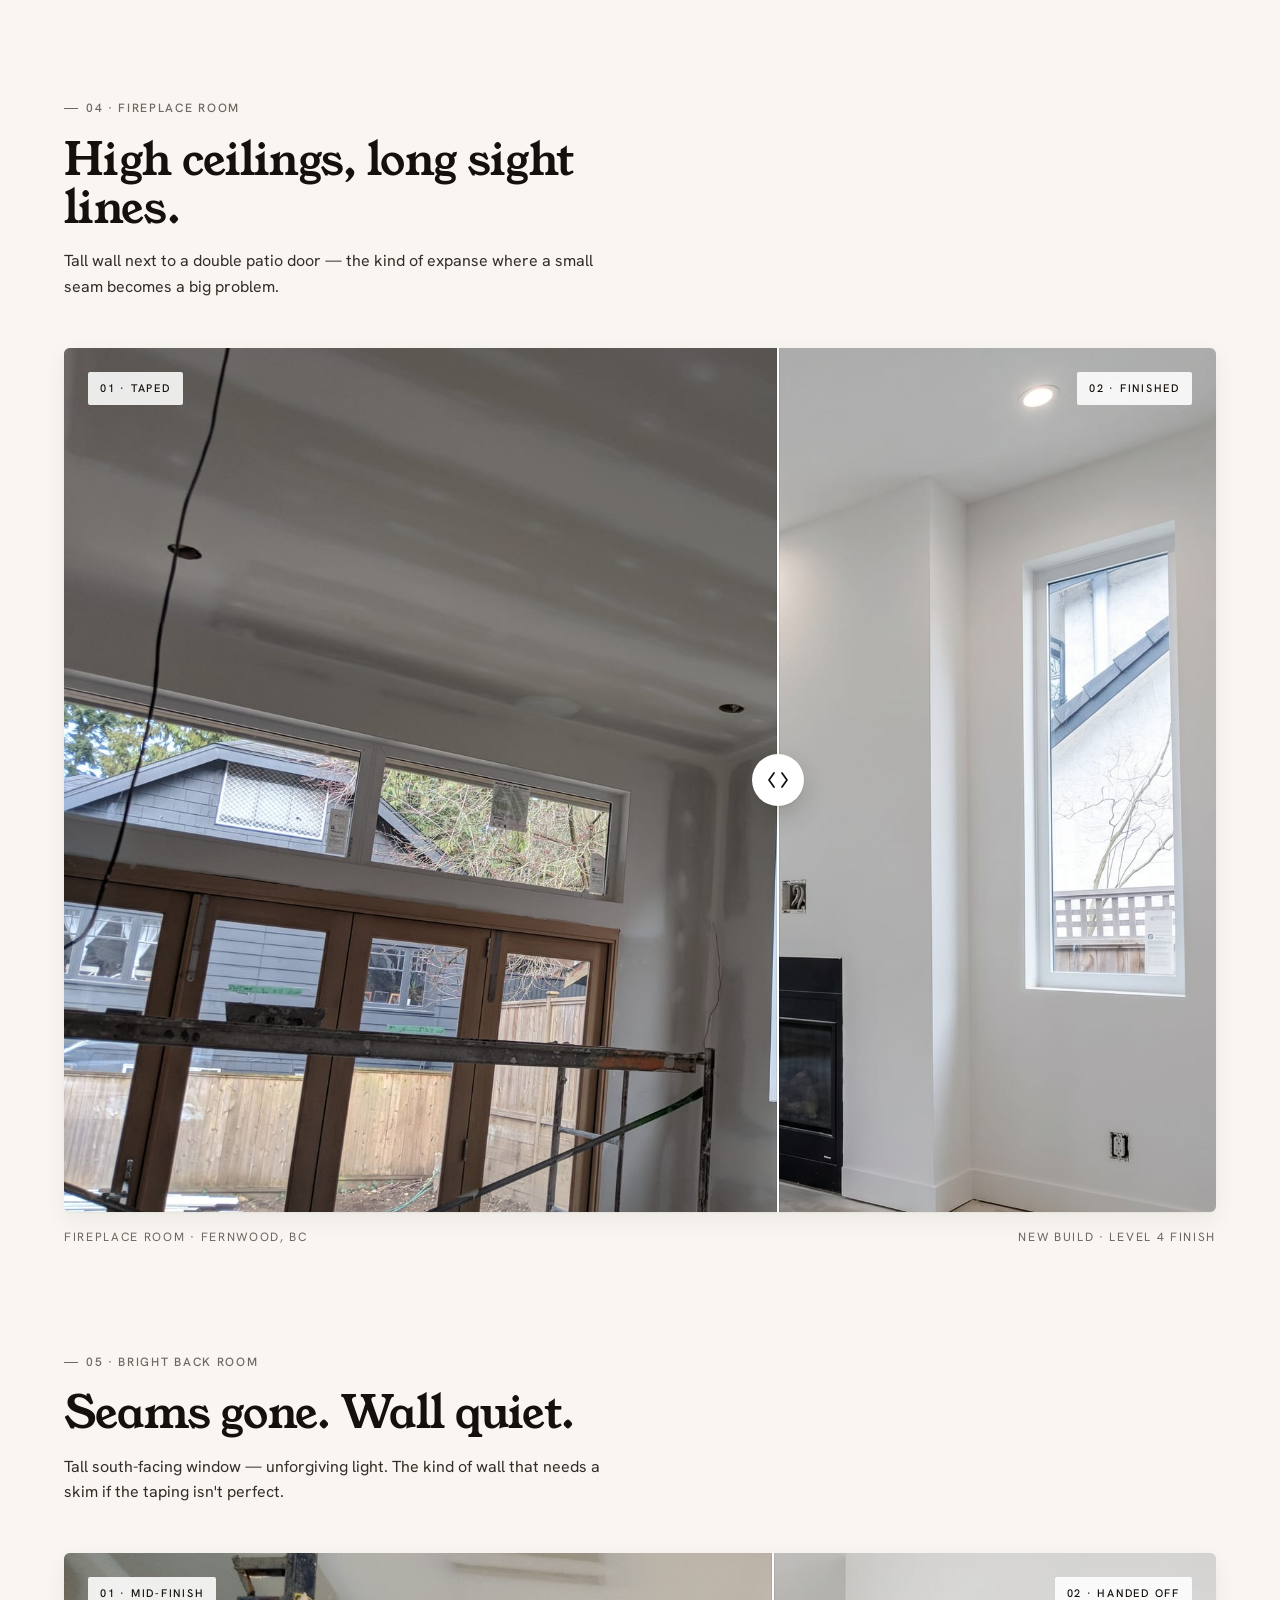
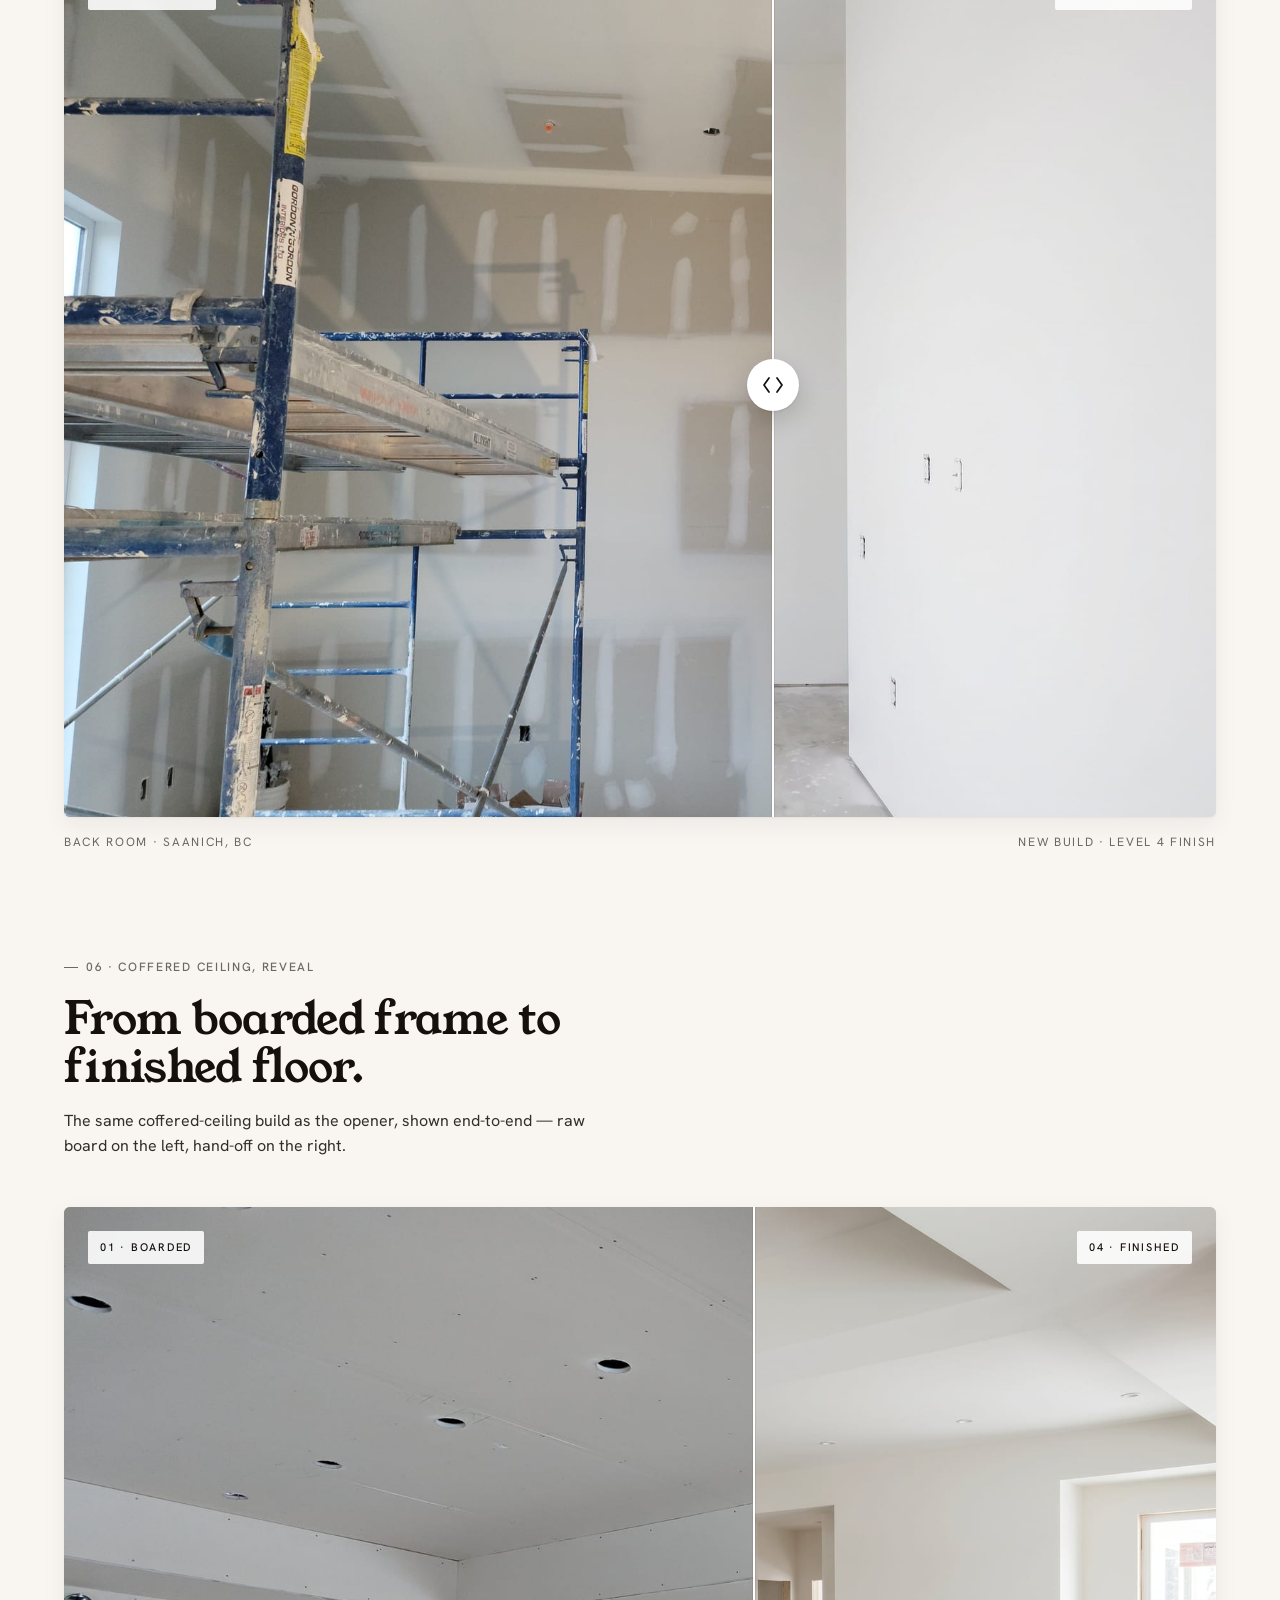
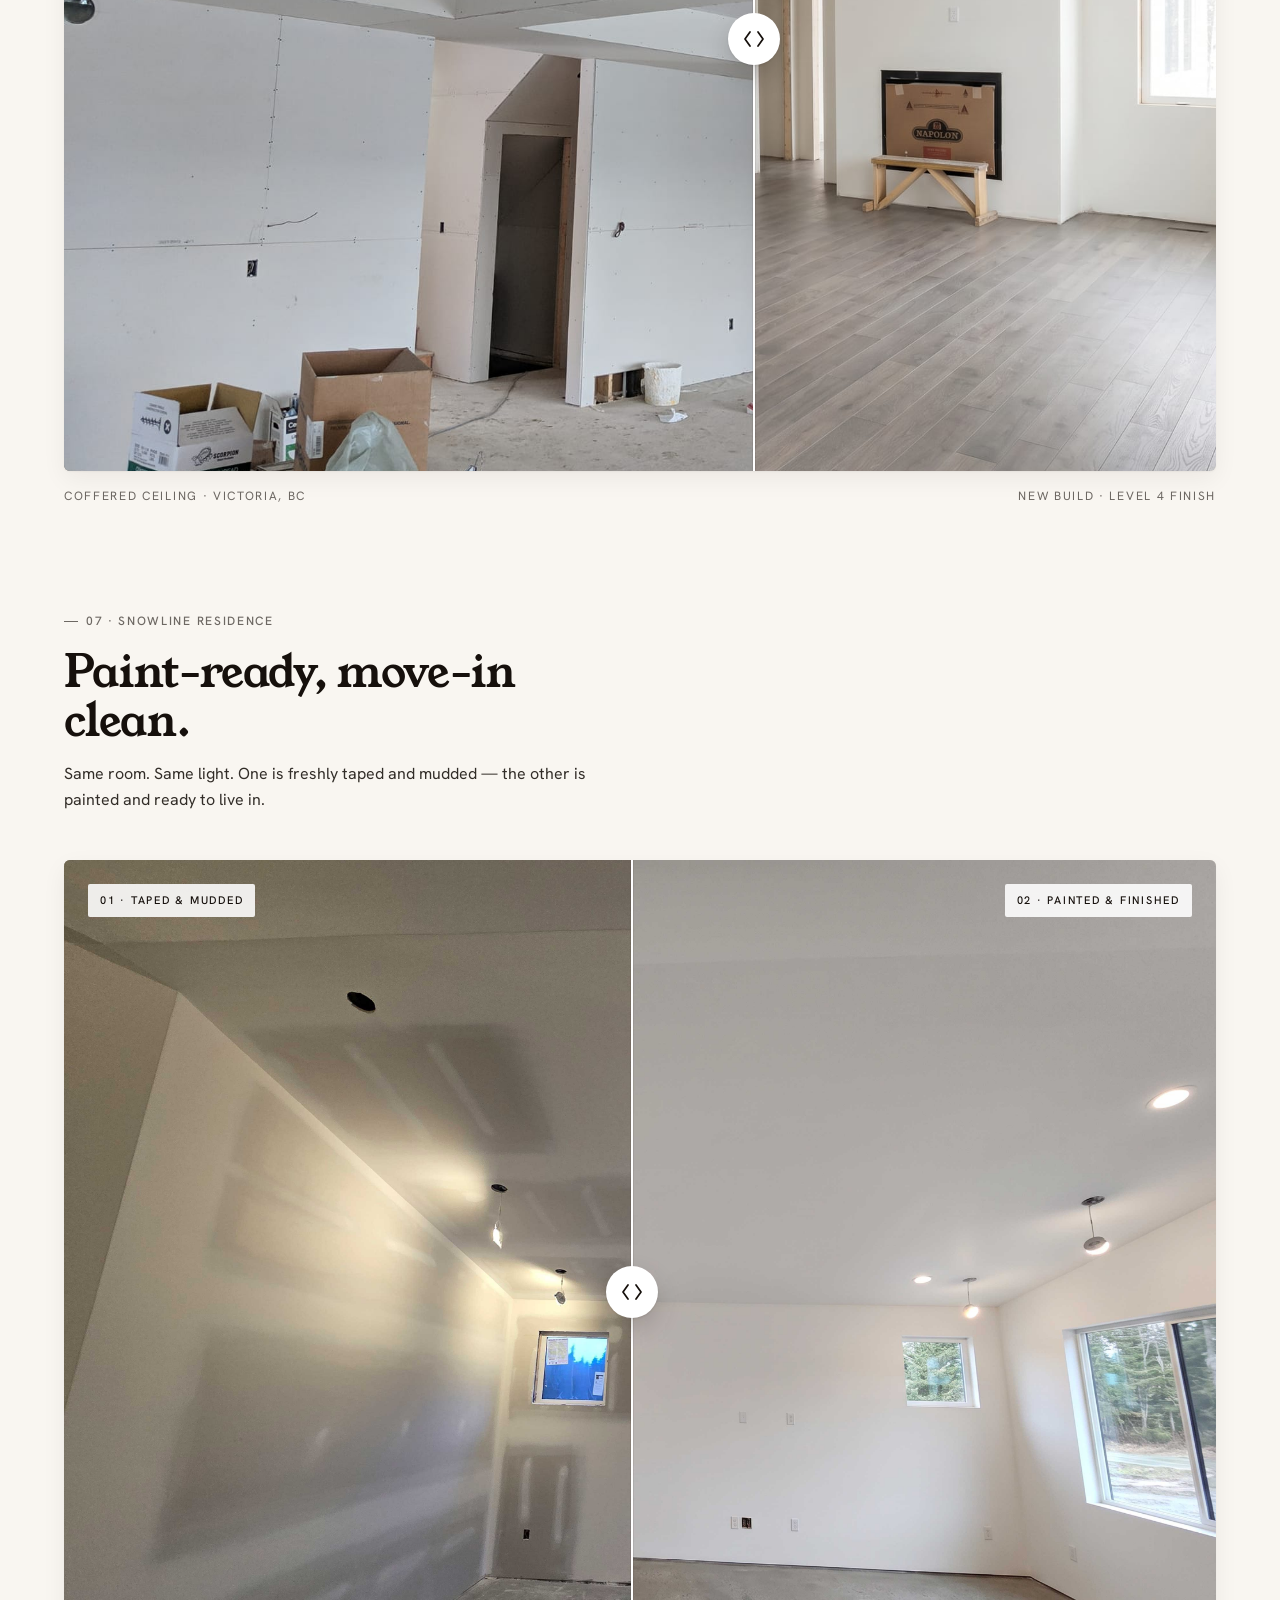
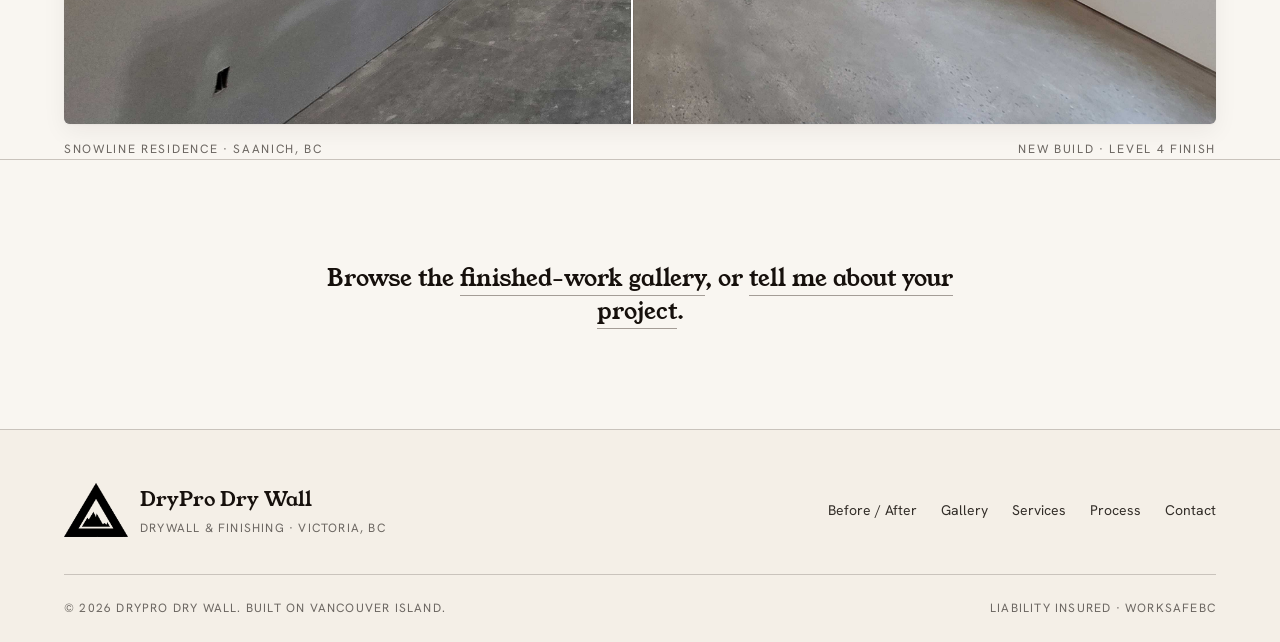
==== commit 324a165b: "Gallery lightbox, home/B-A slider swap, brand one-word, bigger footer logo - Home slider: Wasaka thr" ====
--- a/before-after.html
+++ b/before-after.html
@@ -3,12 +3,12 @@
 <head>
   <meta charset="utf-8" />
   <meta name="viewport" content="width=device-width, initial-scale=1" />
-  <title>Before &amp; After — Dry Pro Dry Wall, Victoria, BC</title>
-  <meta name="description" content="Before-and-after sliders of recent drywall transformations by Dry Pro Dry Wall across Victoria and Vancouver Island." />
+  <title>Before &amp; After — DryPro Dry Wall, Victoria, BC</title>
+  <meta name="description" content="Before-and-after sliders of recent drywall transformations by DryPro Dry Wall across Victoria and Vancouver Island." />
   <meta name="theme-color" content="#f6f2ea" />
   <link rel="icon" href="assets/logo.png" type="image/png" />
 
-  <meta property="og:title" content="Before & After — Dry Pro Dry Wall" />
+  <meta property="og:title" content="Before & After — DryPro Dry Wall" />
   <meta property="og:description" content="Before-and-after drywall transformations across Victoria and Vancouver Island." />
   <meta property="og:image" content="assets/sliders/4way4.jpg" />
   <meta property="og:type" content="website" />
@@ -24,10 +24,10 @@
   <div class="grain" aria-hidden="true"></div>
 
   <header class="nav">
-    <a href="/" class="nav__brand" aria-label="Dry Pro Dry Wall — home">
+    <a href="/" class="nav__brand" aria-label="DryPro Dry Wall — home">
       <img src="assets/logo.png" alt="" class="nav__mark" />
       <span class="nav__wordmark">
-        <span class="nav__name">Dry Pro</span>
+        <span class="nav__name">DryPro</span>
         <span class="nav__sub">Dry Wall · Victoria, BC</span>
       </span>
     </a>
@@ -211,33 +211,33 @@
       </figure>
     </section>
 
-    <!-- SLIDER 06 · wasaka -->
-    <section class="ba-stack">
-      <div class="ba-stack__head">
-        <span class="eyebrow">06 &middot; Hallway &amp; doorways</span>
-        <h2 class="ba-stack__title">Sharp corners, flat walls.</h2>
-        <p class="ba-stack__note">Three doorways cut into a single hall &mdash; every corner is a detail the eye finds when the lights go on.</p>
-      </div>
-      <figure class="ba__frame" aria-label="Hallway and doorways — before and after">
-        <div class="ba__slider">
-          <img src="assets/sliders/wasaka2.jpg" alt="Finished hallway with three doorways opening onto bright rooms." class="ba__img ba__img--after" draggable="false" />
-          <div class="ba__before" aria-hidden="true">
-            <img src="assets/sliders/wasaka1.jpg" alt="" class="ba__img ba__img--before" draggable="false" />
-          </div>
-          <span class="ba__tag ba__tag--before">01 · Taped</span>
-          <span class="ba__tag ba__tag--after">02 · Finished</span>
-          <div class="ba__handle" role="slider" aria-valuemin="0" aria-valuemax="100" aria-valuenow="50" aria-label="Reveal handle" tabindex="0">
-            <div class="ba__handle-line"></div>
-            <div class="ba__handle-grip">
-              <svg width="22" height="22" viewBox="0 0 22 22" aria-hidden="true">
-                <path d="M7 4 L2 11 L7 18 M15 4 L20 11 L15 18" stroke="currentColor" stroke-width="1.75" fill="none" stroke-linecap="round" stroke-linejoin="round"/>
-              </svg>
-            </div>
-          </div>
-        </div>
-        <figcaption class="ba__cap">
-          <span>Three-door hall &middot; Wasaka, BC</span>
-          <span>Renovation &middot; Level 4 finish</span>
+    <!-- SLIDER 06 · 4way (moved from home) -->
+    <section class="ba-stack">
+      <div class="ba-stack__head">
+        <span class="eyebrow">06 &middot; Coffered ceiling, reveal</span>
+        <h2 class="ba-stack__title">From boarded frame to finished floor.</h2>
+        <p class="ba-stack__note">The same coffered-ceiling build as the opener, shown end-to-end &mdash; raw board on the left, hand-off on the right.</p>
+      </div>
+      <figure class="ba__frame" aria-label="Coffered ceiling — before and after">
+        <div class="ba__slider">
+          <img src="assets/sliders/4way4.jpg" alt="The same room at hand-off — finished coffered ceiling, hardwood floor, clean white walls." class="ba__img ba__img--after" draggable="false" />
+          <div class="ba__before" aria-hidden="true">
+            <img src="assets/sliders/4way1.jpg" alt="" class="ba__img ba__img--before" draggable="false" />
+          </div>
+          <span class="ba__tag ba__tag--before">01 · Boarded</span>
+          <span class="ba__tag ba__tag--after">04 · Finished</span>
+          <div class="ba__handle" role="slider" aria-valuemin="0" aria-valuemax="100" aria-valuenow="50" aria-label="Reveal handle" tabindex="0">
+            <div class="ba__handle-line"></div>
+            <div class="ba__handle-grip">
+              <svg width="22" height="22" viewBox="0 0 22 22" aria-hidden="true">
+                <path d="M7 4 L2 11 L7 18 M15 4 L20 11 L15 18" stroke="currentColor" stroke-width="1.75" fill="none" stroke-linecap="round" stroke-linejoin="round"/>
+              </svg>
+            </div>
+          </div>
+        </div>
+        <figcaption class="ba__cap">
+          <span>Coffered ceiling &middot; Victoria, BC</span>
+          <span>New build &middot; Level 4 finish</span>
         </figcaption>
       </figure>
     </section>
@@ -287,7 +287,7 @@
       <div class="foot__brand">
         <img src="assets/logo.png" alt="" class="foot__mark" />
         <div>
-          <p class="foot__name">Dry Pro Dry Wall</p>
+          <p class="foot__name">DryPro Dry Wall</p>
           <p class="foot__sub">Drywall &amp; finishing · Victoria, BC</p>
         </div>
       </div>
@@ -300,7 +300,7 @@
       </div>
     </div>
     <div class="foot__bottom">
-      <span>&copy; <span id="year"></span> Dry Pro Dry Wall. Built on Vancouver Island.</span>
+      <span>&copy; <span id="year"></span> DryPro Dry Wall. Built on Vancouver Island.</span>
       <span>Liability insured · WorkSafeBC</span>
     </div>
   </footer>
--- a/styles.css
+++ b/styles.css
@@ -1,5 +1,5 @@
 /* =========================================================
-   Dry Pro Dry Wall — Pacific craft editorial
+   DryPro Dry Wall — Pacific craft editorial
    Type: Young Serif (display) × Hanken Grotesk (body)
    ========================================================= */
 
@@ -214,7 +214,7 @@
   gap: var(--s-7);
 }
 
-/* Drywall texture — warm raking light × orange-peel stipple × fine grain */
+/* Hero background — freshly taped-and-mudded room, warm white wash for legibility */
 .hero::before {
   content: "";
   position: absolute;
@@ -224,15 +224,18 @@
   width: 100vw;
   z-index: -1;
   background:
-    url("data:image/svg+xml;utf8,<svg xmlns='http://www.w3.org/2000/svg' width='180' height='180'><filter id='n'><feTurbulence type='fractalNoise' baseFrequency='0.95' numOctaves='2' stitchTiles='stitch'/><feColorMatrix values='0 0 0 0 0.18  0 0 0 0 0.14  0 0 0 0 0.09  0 0 0 0.34 0'/></filter><rect width='100%' height='100%' filter='url(%23n)'/></svg>"),
-    url("data:image/svg+xml;utf8,<svg xmlns='http://www.w3.org/2000/svg' width='520' height='520'><filter id='m'><feTurbulence type='fractalNoise' baseFrequency='0.045' numOctaves='2' seed='8' stitchTiles='stitch'/><feColorMatrix values='0 0 0 0 0.22  0 0 0 0 0.17  0 0 0 0 0.11  0 0 0 0.22 0'/></filter><rect width='100%' height='100%' filter='url(%23m)'/></svg>"),
-    radial-gradient(ellipse 120% 95% at 22% 15%,
-      oklch(0.99 0.014 84) 0%,
-      oklch(0.965 0.02 78) 35%,
-      oklch(0.92 0.026 72) 72%,
-      oklch(0.86 0.032 64) 100%);
-  background-size: 180px 180px, 520px 520px, 100% 100%;
-  background-repeat: repeat, repeat, no-repeat;
+    /* text-side lightener: brightens the area behind the title/lede */
+    radial-gradient(ellipse 95% 80% at 18% 35%,
+      oklch(0.99 0.008 82 / 0.68) 0%,
+      oklch(0.97 0.01 80 / 0.35) 40%,
+      oklch(0.95 0.012 78 / 0.08) 75%,
+      transparent 100%),
+    /* overall warm wash */
+    linear-gradient(180deg,
+      oklch(0.96 0.012 80 / 0.25) 0%,
+      oklch(0.93 0.015 75 / 0.25) 100%),
+    /* the photo */
+    url("assets/hero-drywall.jpg") center 38% / cover no-repeat;
   pointer-events: none;
 }
 
@@ -298,26 +301,6 @@
   letter-spacing: 0.12em;
   text-transform: uppercase;
   color: var(--ink-3);
-}
-.hero__scroll {
-  position: absolute;
-  right: var(--gutter);
-  bottom: var(--s-7);
-  display: none;
-  flex-direction: column;
-  align-items: center;
-  gap: var(--s-3);
-  font-size: 11px;
-  letter-spacing: 0.16em;
-  text-transform: uppercase;
-  color: var(--ink-3);
-}
-.hero__scroll svg { animation: scrollNudge 2.4s var(--ease-out) infinite; }
-@media (min-width: 1080px) { .hero__scroll { display: inline-flex; } }
-
-@keyframes scrollNudge {
-  0%, 100% { transform: translateY(0); opacity: 0.65; }
-  50%      { transform: translateY(6px); opacity: 1; }
 }
 
 /* ===== BEFORE / AFTER ===== */
@@ -831,9 +814,9 @@
   flex-wrap: wrap;
 }
 .foot__brand { display: flex; align-items: center; gap: var(--s-3); }
-.foot__mark { width: 28px; height: 28px; object-fit: contain; }
-.foot__name { font-family: var(--ff-display); font-size: 17px; }
-.foot__sub  { font-size: 12px; letter-spacing: 0.1em; text-transform: uppercase; color: var(--ink-3); margin-top: 2px; }
+.foot__mark { width: 64px; height: 64px; object-fit: contain; }
+.foot__name { font-family: var(--ff-display); font-size: 20px; }
+.foot__sub  { font-size: 12px; letter-spacing: 0.1em; text-transform: uppercase; color: var(--ink-3); margin-top: 4px; }
 .foot__links {
   display: flex;
   gap: var(--s-5);
@@ -1134,3 +1117,121 @@
   padding: 4px 8px;
   border-radius: var(--r-sm);
 }
+
+/* ===== Lightbox ===== */
+.is-lightbox-target { cursor: zoom-in; }
+.is-lightbox-target:focus-visible {
+  outline: 2px solid var(--clay);
+  outline-offset: 4px;
+}
+.lightbox {
+  position: fixed;
+  inset: 0;
+  z-index: 100;
+  display: flex;
+  align-items: center;
+  justify-content: center;
+  opacity: 0;
+  pointer-events: none;
+  transition: opacity 0.32s var(--ease-out);
+}
+.lightbox.is-open {
+  opacity: 1;
+  pointer-events: auto;
+}
+.lightbox__backdrop {
+  position: absolute;
+  inset: 0;
+  background: oklch(0.14 0.01 60 / 0.92);
+  backdrop-filter: blur(10px);
+  -webkit-backdrop-filter: blur(10px);
+}
+.lightbox__figure {
+  position: relative;
+  z-index: 1;
+  margin: 0;
+  max-width: min(94vw, 1600px);
+  display: flex;
+  flex-direction: column;
+  align-items: center;
+  gap: var(--s-4);
+  transform: scale(0.97);
+  opacity: 0;
+  transition: transform 0.42s var(--ease-quart), opacity 0.42s var(--ease-quart);
+}
+.lightbox.is-open .lightbox__figure {
+  transform: scale(1);
+  opacity: 1;
+}
+.lightbox__img {
+  max-width: 100%;
+  max-height: 80vh;
+  object-fit: contain;
+  border-radius: var(--r-sm);
+  background: var(--paper);
+  box-shadow: 0 24px 80px oklch(0 0 0 / 0.55);
+}
+.lightbox__cap {
+  color: oklch(0.92 0.012 70);
+  font-size: 12px;
+  letter-spacing: 0.16em;
+  text-transform: uppercase;
+  text-align: center;
+  max-width: 80ch;
+  padding: 0 var(--s-4);
+  margin: 0;
+}
+.lightbox__cap[hidden] { display: none; }
+.lightbox__close,
+.lightbox__nav {
+  position: absolute;
+  z-index: 2;
+  background: oklch(1 0 0 / 0.14);
+  color: oklch(0.98 0 0);
+  border: 0;
+  width: 52px;
+  height: 52px;
+  border-radius: 50%;
+  display: flex;
+  align-items: center;
+  justify-content: center;
+  cursor: pointer;
+  backdrop-filter: blur(10px);
+  -webkit-backdrop-filter: blur(10px);
+  transition: background 0.22s var(--ease-out), transform 0.22s var(--ease-out);
+}
+.lightbox__close:hover,
+.lightbox__nav:hover {
+  background: oklch(1 0 0 / 0.26);
+}
+.lightbox__close {
+  top: max(var(--s-5), env(safe-area-inset-top, 16px));
+  right: max(var(--s-5), env(safe-area-inset-right, 16px));
+}
+.lightbox__close:hover { transform: scale(1.06); }
+.lightbox__nav--prev { left: var(--s-4); top: 50%; transform: translateY(-50%); }
+.lightbox__nav--next { right: var(--s-4); top: 50%; transform: translateY(-50%); }
+.lightbox__nav--prev:hover { transform: translateY(-50%) scale(1.06); }
+.lightbox__nav--next:hover { transform: translateY(-50%) scale(1.06); }
+.lightbox__counter {
+  position: absolute;
+  z-index: 2;
+  top: max(var(--s-5), env(safe-area-inset-top, 16px));
+  left: max(var(--s-5), env(safe-area-inset-left, 16px));
+  color: oklch(0.95 0 0 / 0.9);
+  font-size: 11px;
+  letter-spacing: 0.2em;
+  text-transform: uppercase;
+  background: oklch(1 0 0 / 0.14);
+  backdrop-filter: blur(10px);
+  -webkit-backdrop-filter: blur(10px);
+  padding: 10px 14px;
+  border-radius: 100px;
+}
+.lightbox__counter[hidden] { display: none; }
+@media (max-width: 640px) {
+  .lightbox__nav { width: 44px; height: 44px; }
+  .lightbox__nav--prev { left: 8px; }
+  .lightbox__nav--next { right: 8px; }
+  .lightbox__close { width: 44px; height: 44px; }
+}
